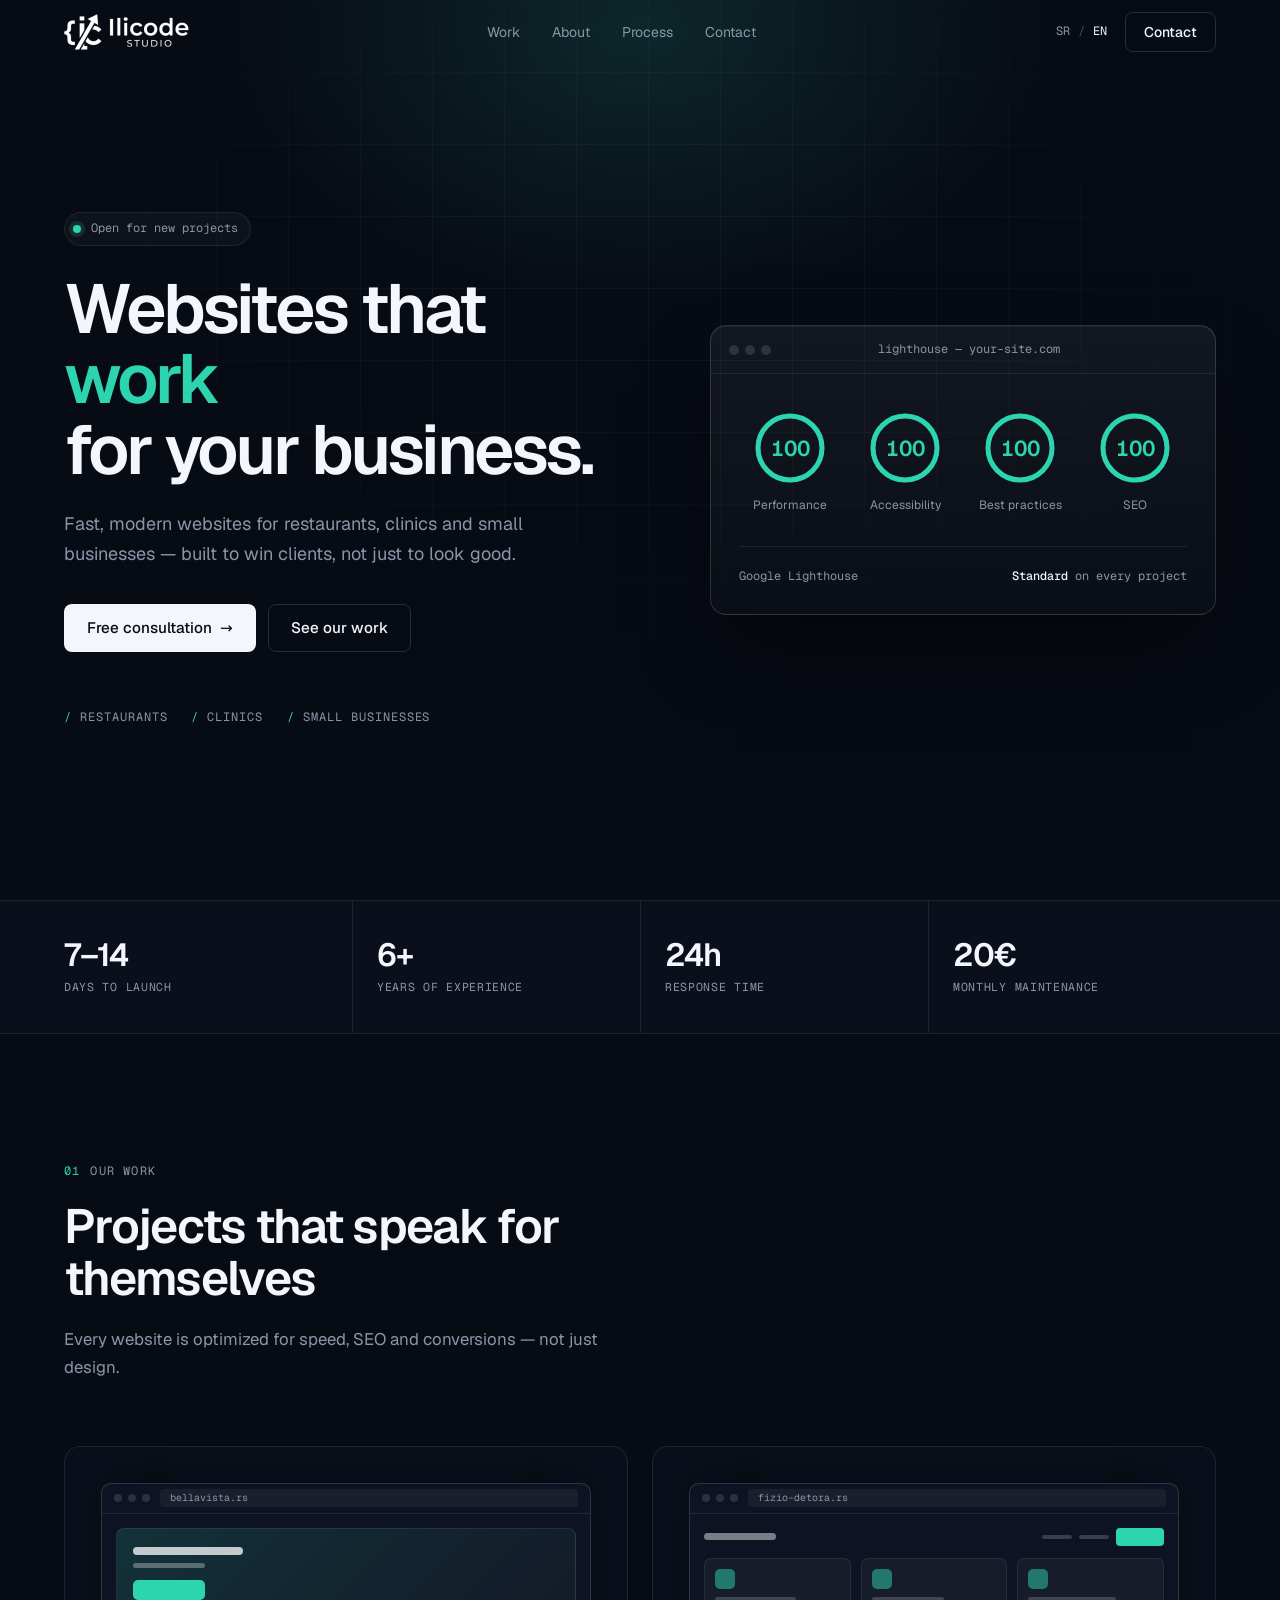
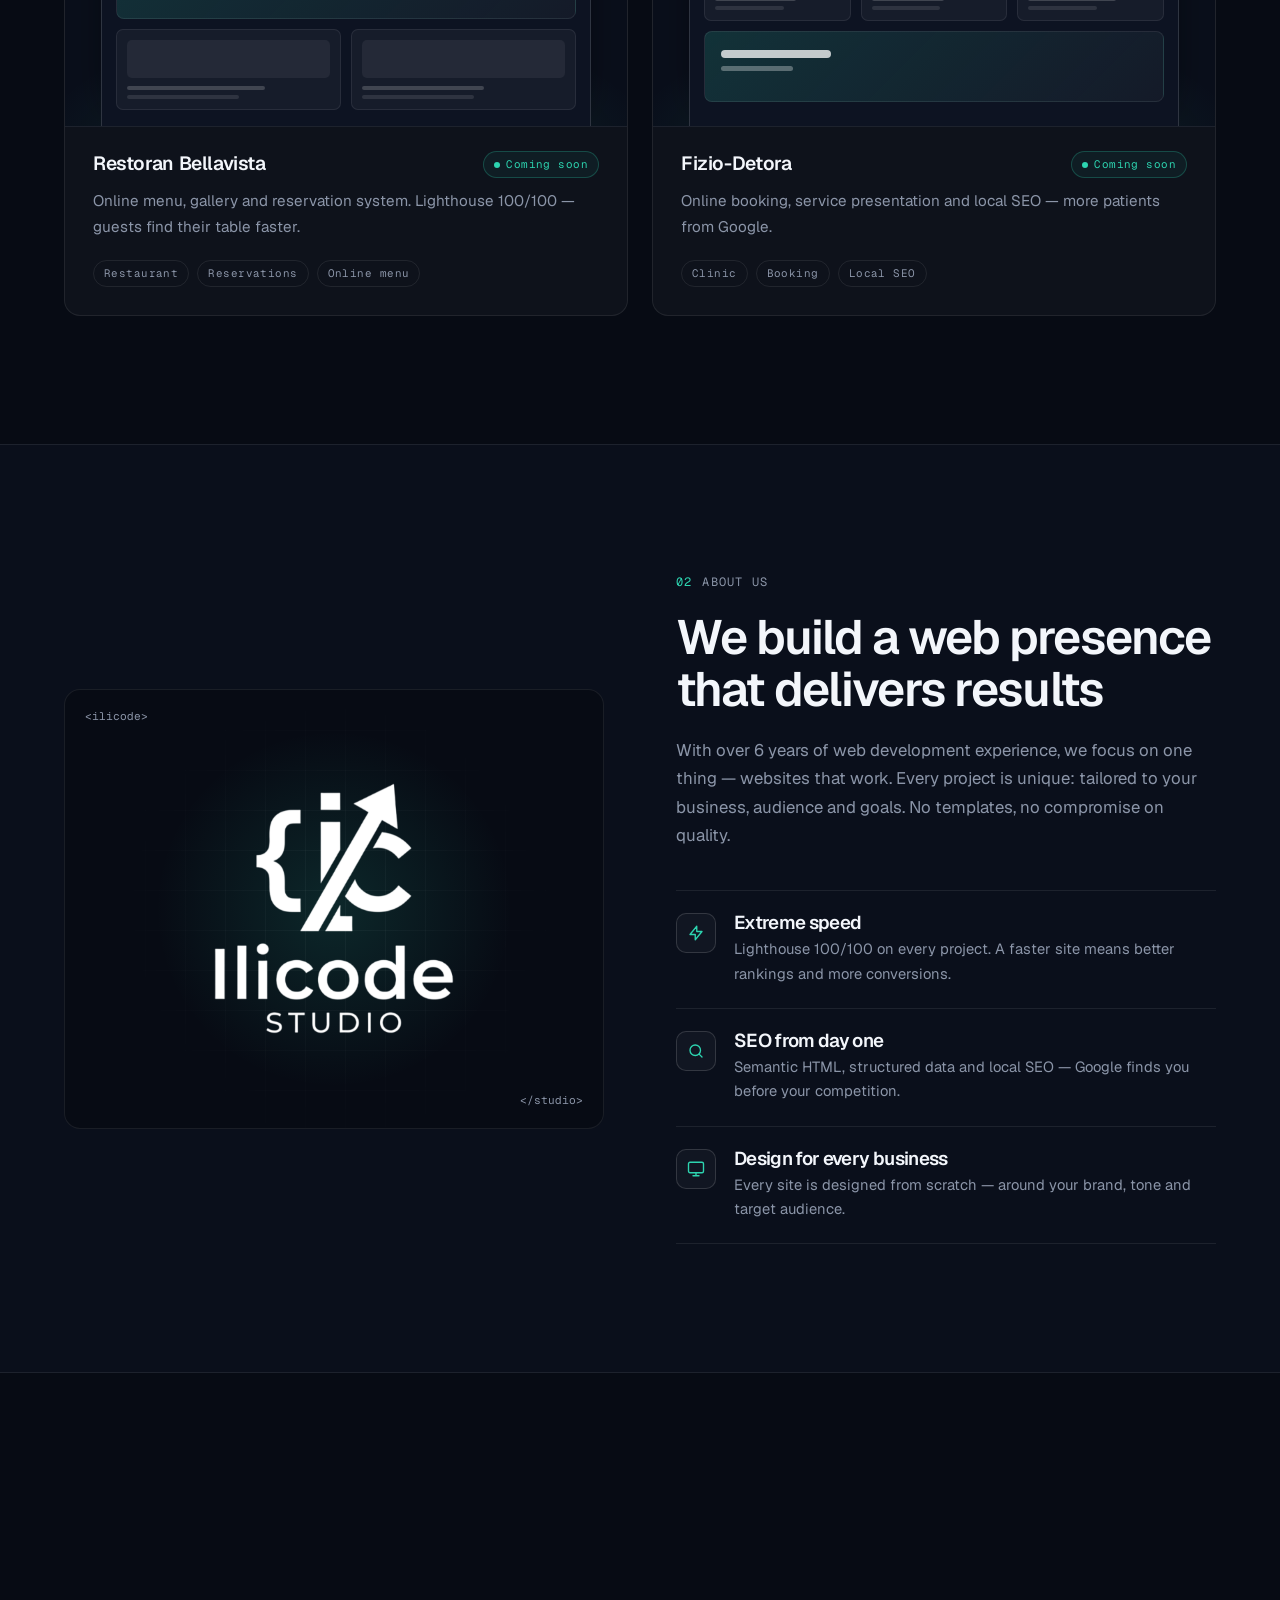
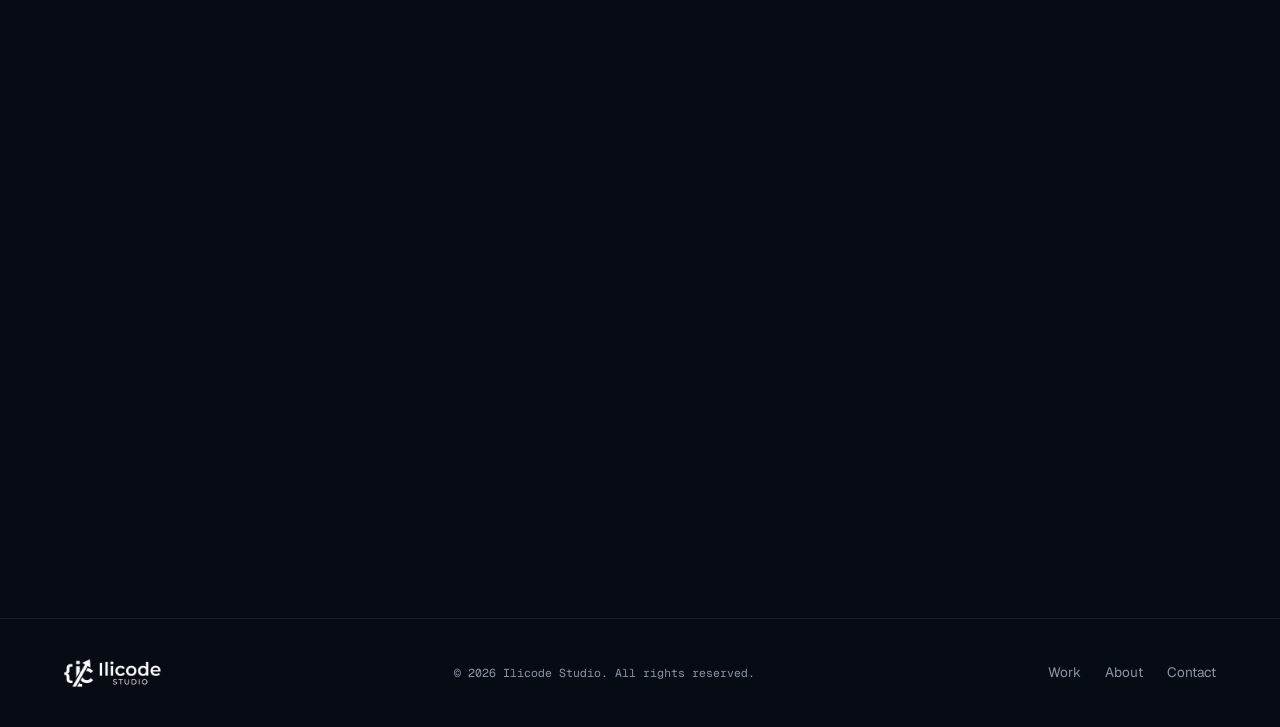
==== en/index.html @ 03a880a8 "design changed" ====
<!doctype html>
<html lang="en" dir="ltr">
  <head>
    <meta charset="UTF-8" />
    <meta name="viewport" content="width=device-width, initial-scale=1.0" />
    <script>
      document.documentElement.classList.add("js");
    </script>

    <!-- SEO -->
    <title>
      Ilicode Studio | Website Design for Restaurants, Clinics and Small
      Businesses
    </title>
    <meta
      name="description"
      content="Ilicode Studio builds fast, modern websites for restaurants, clinics and small businesses. Lighthouse 100/100. Free consultation."
    />
    <meta name="author" content="Ilicode Studio" />
    <meta
      name="robots"
      content="index, follow, max-snippet:-1, max-image-preview:large"
    />
    <link rel="canonical" href="https://ilicode.rs/en/" />
    <link rel="alternate" hreflang="sr" href="https://ilicode.rs/" />
    <link rel="alternate" hreflang="en" href="https://ilicode.rs/en/" />
    <link rel="alternate" hreflang="x-default" href="https://ilicode.rs/" />

    <!-- Open Graph -->
    <meta property="og:type" content="website" />
    <meta property="og:url" content="https://ilicode.rs/en/" />
    <meta
      property="og:title"
      content="Ilicode Studio | Fast, Modern Websites"
    />
    <meta
      property="og:description"
      content="Fast, modern websites for restaurants, clinics and small businesses. Lighthouse 100/100. Free consultation."
    />
    <meta
      property="og:image"
      content="https://ilicode.rs/assets/og-image.png"
    />
    <meta property="og:image:width" content="1200" />
    <meta property="og:image:height" content="630" />
    <meta property="og:locale" content="en_US" />
    <meta property="og:locale:alternate" content="sr_RS" />

    <!-- Twitter -->
    <meta name="twitter:card" content="summary_large_image" />
    <meta
      name="twitter:title"
      content="Ilicode Studio | Fast, Modern Websites"
    />
    <meta
      name="twitter:description"
      content="Fast, modern websites. Lighthouse 100/100. Free consultation."
    />
    <meta
      name="twitter:image"
      content="https://ilicode.rs/assets/og-image.png"
    />

    <!-- Structured Data -->
    <script type="application/ld+json">
      {
        "@context": "https://schema.org",
        "@graph": [
          {
            "@type": "LocalBusiness",
            "name": "Ilicode Studio",
            "url": "https://ilicode.rs/en/",
            "telephone": "+381603139966",
            "email": "kontakt@ilicode.rs",
            "address": {
              "@type": "PostalAddress",
              "addressLocality": "Belgrade",
              "addressCountry": "RS"
            },
            "description": "Web studio specializing in fast, modern websites for restaurants, clinics and small businesses.",
            "priceRange": "€€",
            "areaServed": { "@type": "Country", "name": "Serbia" }
          },
          {
            "@type": "FAQPage",
            "mainEntity": [
              {
                "@type": "Question",
                "name": "How much does a website cost?",
                "acceptedAnswer": {
                  "@type": "Answer",
                  "text": "The price depends on project complexity and features. Contact us for a free estimate."
                }
              },
              {
                "@type": "Question",
                "name": "How long does development take?",
                "acceptedAnswer": {
                  "@type": "Answer",
                  "text": "We deliver a standard site in 7–14 days. More complex projects may take up to 4 weeks."
                }
              },
              {
                "@type": "Question",
                "name": "Do you offer website maintenance?",
                "acceptedAnswer": {
                  "@type": "Answer",
                  "text": "Yes, we offer monthly maintenance and updates from €20 per month."
                }
              }
            ]
          }
        ]
      }
    </script>

    <!-- Fonts (self-hosted) -->
    <link
      rel="preload"
      href="../assets/fonts/geist-latin.woff2"
      as="font"
      type="font/woff2"
      crossorigin
    />

    <!-- Styles -->
    <link rel="stylesheet" href="../css/style.min.css" />

    <!-- Favicon -->
    <link rel="icon" href="../assets/favicon.ico" sizes="any" />
    <link
      rel="icon"
      type="image/png"
      sizes="32x32"
      href="../assets/favicon-32x32.png"
    />
    <link rel="apple-touch-icon" href="../assets/apple-touch-icon.png" />
    <link rel="manifest" href="../assets/site.webmanifest" />
    <meta name="theme-color" content="#070b14" />
  </head>

  <body>
    <header>
      <nav class="nav" id="navbar" aria-label="Main navigation">
        <div class="wrap nav-inner">
          <a href="./" aria-label="Ilicode Studio — home">
            <img
              class="nav-logo"
              src="../assets/ilicode-logo-horizontal-250.webp"
              srcset="
                ../assets/ilicode-logo-horizontal-250.webp 250w,
                ../assets/ilicode-logo-horizontal-375.webp 375w
              "
              sizes="125px"
              alt="Ilicode Studio"
              width="125"
              height="36"
              fetchpriority="high"
              decoding="async"
            />
          </a>
          <ul class="nav-links" id="nav-links">
            <li><a href="#work">Work</a></li>
            <li><a href="#about">About</a></li>
            <li><a href="#process">Process</a></li>
            <li><a href="#contact">Contact</a></li>
          </ul>
          <div class="nav-right">
            <div class="lang" role="group" aria-label="Language / Jezik">
              <a href="../" hreflang="sr" lang="sr-Latn">SR</a>
              <span class="lang-sep" aria-hidden="true">/</span>
              <a href="./" hreflang="en" lang="en" aria-current="page">EN</a>
            </div>
            <a href="#contact" class="btn btn-ghost nav-cta">Contact</a>
            <button
              class="nav-toggle"
              id="nav-toggle"
              type="button"
              aria-controls="nav-links"
              aria-expanded="false"
              aria-label="Menu"
            >
              <span></span><span></span>
            </button>
          </div>
        </div>
      </nav>
    </header>

    <main>
      <!-- ── HERO ── -->
      <section class="hero" aria-labelledby="hero-title">
        <div class="wrap hero-inner">
          <div>
            <p class="kicker rise">
              <span class="kicker-dot" aria-hidden="true"></span>Open for new
              projects
            </p>
            <h1 id="hero-title" class="hero-title rise r2">
              Websites that <span class="accent">work</span> <br />for your
              business.
            </h1>
            <p class="hero-sub rise r3">
              Fast, modern websites for restaurants, clinics and small
              businesses — built to win clients, not just to look good.
            </p>
            <div class="hero-cta rise r4">
              <a href="#contact" class="btn btn-primary btn-lg"
                >Free consultation <span class="arrow">→</span></a
              >
              <a href="#work" class="btn btn-ghost btn-lg">See our work</a>
            </div>
            <ul class="segments rise r5" aria-label="We work with">
              <li>Restaurants</li>
              <li>Clinics</li>
              <li>Small businesses</li>
            </ul>
          </div>

          <div
            class="panel rise r3"
            role="img"
            aria-label="Google Lighthouse: 100 for performance, accessibility, best practices and SEO"
          >
            <div class="panel-bar" aria-hidden="true">
              <div class="dots"><i></i><i></i><i></i></div>
              <span class="panel-url">lighthouse — your-site.com</span>
            </div>
            <div class="panel-body" aria-hidden="true">
              <div class="gauges">
                <div class="gauge-item">
                  <div class="gauge">
                    <svg viewBox="0 0 76 76">
                      <circle class="track" cx="38" cy="38" r="32" />
                      <circle class="fill" cx="38" cy="38" r="32" />
                    </svg>
                    <span class="gauge-num" data-count="100">100</span>
                  </div>
                  <p class="gauge-label">Performance</p>
                </div>
                <div class="gauge-item">
                  <div class="gauge">
                    <svg viewBox="0 0 76 76">
                      <circle class="track" cx="38" cy="38" r="32" />
                      <circle class="fill" cx="38" cy="38" r="32" />
                    </svg>
                    <span class="gauge-num" data-count="100">100</span>
                  </div>
                  <p class="gauge-label">Accessibility</p>
                </div>
                <div class="gauge-item">
                  <div class="gauge">
                    <svg viewBox="0 0 76 76">
                      <circle class="track" cx="38" cy="38" r="32" />
                      <circle class="fill" cx="38" cy="38" r="32" />
                    </svg>
                    <span class="gauge-num" data-count="100">100</span>
                  </div>
                  <p class="gauge-label">Best practices</p>
                </div>
                <div class="gauge-item">
                  <div class="gauge">
                    <svg viewBox="0 0 76 76">
                      <circle class="track" cx="38" cy="38" r="32" />
                      <circle class="fill" cx="38" cy="38" r="32" />
                    </svg>
                    <span class="gauge-num" data-count="100">100</span>
                  </div>
                  <p class="gauge-label">SEO</p>
                </div>
              </div>
              <div class="panel-foot">
                <span>Google Lighthouse</span>
                <span><b>Standard</b> on every project</span>
              </div>
            </div>
          </div>
        </div>
      </section>

      <!-- ── STATS ── -->
      <div class="stats">
        <div class="wrap stats-inner">
          <div class="stat">
            <span class="stat-num">7–14</span>
            <p class="stat-label">Days to launch</p>
          </div>
          <div class="stat">
            <span class="stat-num">6+</span>
            <p class="stat-label">Years of experience</p>
          </div>
          <div class="stat">
            <span class="stat-num">24h</span>
            <p class="stat-label">Response time</p>
          </div>
          <div class="stat">
            <span class="stat-num">20€</span>
            <p class="stat-label">Monthly maintenance</p>
          </div>
        </div>
      </div>

      <!-- ── RAD ── -->
      <section id="work" class="section" aria-labelledby="rad-title">
        <div class="wrap">
          <header class="section-head reveal">
            <p class="eyebrow"><span>01</span> Our work</p>
            <h2 id="rad-title" class="section-title">
              Projects that speak for themselves
            </h2>
            <p class="section-sub">
              Every website is optimized for speed, SEO and conversions — not
              just design.
            </p>
          </header>

          <div class="work-grid">
            <!-- Bellavista -->
            <article class="card reveal">
              <!-- PRODUKCIJA: Zameniti mock sa pravim screenshot-om:
              <img src="../assets/bellavista.webp" alt="Restoran Bellavista website" loading="lazy" width="600" height="280"> -->
              <div class="card-media" aria-hidden="true">
                <div class="mock">
                  <div class="mock-bar">
                    <div class="dots"><i></i><i></i><i></i></div>
                    <span class="mock-url">bellavista.rs</span>
                  </div>
                  <div class="mock-body">
                    <div class="mi-hero">
                      <div class="mi-title"></div>
                      <div class="mi-sub"></div>
                      <div class="mi-btn"></div>
                    </div>
                    <div class="mi-grid-2">
                      <div class="mi-box">
                        <div class="mi-img"></div>
                        <div class="mi-bar" style="width: 68%"></div>
                        <div class="mi-bar mi-bar-sm"></div>
                      </div>
                      <div class="mi-box">
                        <div class="mi-img"></div>
                        <div class="mi-bar" style="width: 60%"></div>
                        <div class="mi-bar mi-bar-sm"></div>
                      </div>
                    </div>
                  </div>
                </div>
              </div>
              <div class="card-info">
                <div class="card-row">
                  <h3 class="card-title">Restoran Bellavista</h3>
                  <span class="tag tag-soon">Coming soon</span>
                </div>
                <p class="card-desc">
                  Online menu, gallery and reservation system. Lighthouse
                  100/100 — guests find their table faster.
                </p>
                <div class="tags">
                  <span class="tag">Restaurant</span>
                  <span class="tag">Reservations</span>
                  <span class="tag">Online menu</span>
                </div>
                <!-- PRODUKCIJA: Dodati link ka sajtu -->
              </div>
            </article>

            <!-- Fizio-Detora -->
            <article class="card reveal">
              <div class="card-media" aria-hidden="true">
                <div class="mock">
                  <div class="mock-bar">
                    <div class="dots"><i></i><i></i><i></i></div>
                    <span class="mock-url">fizio-detora.rs</span>
                  </div>
                  <div class="mock-body">
                    <div class="mi-nav">
                      <div class="mi-logo"></div>
                      <div class="mi-nav-r">
                        <div class="mi-nl"></div>
                        <div class="mi-nl"></div>
                        <div class="mi-nb"></div>
                      </div>
                    </div>
                    <div class="mi-grid-3">
                      <div class="mi-box">
                        <div class="mi-ico"></div>
                        <div class="mi-bar" style="width: 65%"></div>
                        <div class="mi-bar mi-bar-sm"></div>
                      </div>
                      <div class="mi-box">
                        <div class="mi-ico"></div>
                        <div class="mi-bar" style="width: 58%"></div>
                        <div class="mi-bar mi-bar-sm"></div>
                      </div>
                      <div class="mi-box">
                        <div class="mi-ico"></div>
                        <div class="mi-bar" style="width: 70%"></div>
                        <div class="mi-bar mi-bar-sm"></div>
                      </div>
                    </div>
                    <div class="mi-hero">
                      <div class="mi-title"></div>
                      <div class="mi-sub"></div>
                    </div>
                  </div>
                </div>
              </div>
              <div class="card-info">
                <div class="card-row">
                  <h3 class="card-title">Fizio-Detora</h3>
                  <span class="tag tag-soon">Coming soon</span>
                </div>
                <p class="card-desc">
                  Online booking, service presentation and local SEO — more
                  patients from Google.
                </p>
                <div class="tags">
                  <span class="tag">Clinic</span>
                  <span class="tag">Booking</span>
                  <span class="tag">Local SEO</span>
                </div>
              </div>
            </article>
          </div>
        </div>
      </section>

      <!-- ── O NAMA ── -->
      <section
        id="about"
        class="section section-alt"
        aria-labelledby="onama-title"
      >
        <div class="wrap about-grid">
          <div class="about-visual reveal">
            <span class="about-corner about-corner-tl" aria-hidden="true"
              >&lt;ilicode&gt;</span
            >
            <img
              class="about-logo"
              src="../assets/ilicode-logo-vertical-360.webp"
              srcset="
                ../assets/ilicode-logo-vertical-360.webp 360w,
                ../assets/ilicode-logo-vertical.webp     464w
              "
              sizes="(max-width: 900px) 180px, 240px"
              alt="Ilicode Studio"
              width="240"
              height="251"
              loading="lazy"
              decoding="async"
            />
            <span class="about-corner about-corner-br" aria-hidden="true"
              >&lt;/studio&gt;</span
            >
          </div>

          <div class="reveal">
            <p class="eyebrow"><span>02</span> About us</p>
            <h2 id="onama-title" class="section-title">
              We build a web presence that delivers results
            </h2>
            <p class="section-sub">
              With over 6 years of web development experience, we focus on one
              thing — websites that work. Every project is unique: tailored to
              your business, audience and goals. No templates, no compromise on
              quality.
            </p>

            <div class="features">
              <div class="feature">
                <div class="feature-ico">
                  <svg
                    viewBox="0 0 24 24"
                    stroke-width="1.8"
                    stroke-linecap="round"
                    stroke-linejoin="round"
                    aria-hidden="true"
                  >
                    <path d="M13 10V3L4 14h7v7l9-11h-7z" />
                  </svg>
                </div>
                <div>
                  <h3 class="feature-title">Extreme speed</h3>
                  <p class="feature-desc">
                    Lighthouse 100/100 on every project. A faster site means
                    better rankings and more conversions.
                  </p>
                </div>
              </div>
              <div class="feature">
                <div class="feature-ico">
                  <svg
                    viewBox="0 0 24 24"
                    stroke-width="1.8"
                    stroke-linecap="round"
                    stroke-linejoin="round"
                    aria-hidden="true"
                  >
                    <circle cx="11" cy="11" r="7" />
                    <path d="m20 20-3.5-3.5" />
                  </svg>
                </div>
                <div>
                  <h3 class="feature-title">SEO from day one</h3>
                  <p class="feature-desc">
                    Semantic HTML, structured data and local SEO — Google finds
                    you before your competition.
                  </p>
                </div>
              </div>
              <div class="feature">
                <div class="feature-ico">
                  <svg
                    viewBox="0 0 24 24"
                    stroke-width="1.8"
                    stroke-linecap="round"
                    stroke-linejoin="round"
                    aria-hidden="true"
                  >
                    <rect x="2" y="3" width="20" height="14" rx="2" />
                    <path d="M8 21h8M12 17v4" />
                  </svg>
                </div>
                <div>
                  <h3 class="feature-title">Design for every business</h3>
                  <p class="feature-desc">
                    Every site is designed from scratch — around your brand,
                    tone and target audience.
                  </p>
                </div>
              </div>
            </div>
          </div>
        </div>
      </section>

      <!-- ── PROCES ── -->
      <section id="process" class="section" aria-labelledby="proces-title">
        <div class="wrap">
          <header class="section-head reveal">
            <p class="eyebrow"><span>03</span> Our process</p>
            <h2 id="proces-title" class="section-title">
              Three steps to your website
            </h2>
            <p class="section-sub">
              Clear, transparent, no surprises — from idea to live website.
            </p>
          </header>

          <ol class="steps">
            <li class="step reveal">
              <div class="step-head">
                <span class="step-num">01</span><span>Plan</span>
              </div>
              <h3 class="step-title">We discuss your goals</h3>
              <p class="step-desc">
                A free consultation — we learn what your business needs, who
                your clients are and what you want the site to achieve.
              </p>
              <div class="chips">
                <span class="chip">Goals</span>
                <span class="chip">Structure</span>
                <span class="chip">Deadline</span>
              </div>
            </li>
            <li class="step reveal">
              <div class="step-head">
                <span class="step-num">02</span><span>Build</span>
              </div>
              <h3 class="step-title">We build your site</h3>
              <p class="step-desc">
                Clean code, modern design tailored to your business — fast,
                secure, optimized for every device.
              </p>
              <div class="chips">
                <span class="chip">Speed</span>
                <span class="chip">Mobile-first</span>
                <span class="chip">SEO</span>
              </div>
            </li>
            <li class="step reveal">
              <div class="step-head">
                <span class="step-num">03</span
                ><span>Launch &amp; support</span>
              </div>
              <h3 class="step-title">We launch and stay with you</h3>
              <p class="step-desc">
                We deploy the site, set up the domain and offer monthly
                maintenance — every change or update on time.
              </p>
              <div class="chips">
                <span class="chip">Deploy</span>
                <span class="chip">Maintenance</span>
                <span class="chip">Support</span>
              </div>
            </li>
          </ol>
        </div>
      </section>

      <!-- ── FAQ ── -->
      <section class="section section-alt" aria-labelledby="faq-title">
        <div class="wrap-sm">
          <header class="section-head reveal">
            <p class="eyebrow"><span>04</span> FAQ</p>
            <h2 id="faq-title" class="section-title">
              Everything you want to know
            </h2>
          </header>

          <div class="faq reveal">
            <details>
              <summary>
                How much does a website cost?<i
                  class="faq-ico"
                  aria-hidden="true"
                ></i>
              </summary>
              <p class="faq-answer">
                The price depends on project complexity, number of sections and
                features. Contact us for a free estimate — every project is
                unique and we offer solutions tailored to your budget.
              </p>
            </details>
            <details>
              <summary>
                How long does development take?<i
                  class="faq-ico"
                  aria-hidden="true"
                ></i>
              </summary>
              <p class="faq-answer">
                We deliver a standard site in <strong>7–14 days</strong> from
                design approval. More complex projects may take up to 4 weeks.
                Speed partly depends on your availability for feedback and
                materials.
              </p>
            </details>
            <details>
              <summary>
                Do you offer website maintenance?<i
                  class="faq-ico"
                  aria-hidden="true"
                ></i>
              </summary>
              <p class="faq-answer">
                Yes — we offer monthly maintenance and updates for
                <strong>€20/month</strong>. It includes regular content updates,
                performance monitoring and technical support. No surprises, no
                hidden costs.
              </p>
            </details>
            <details>
              <summary>
                What does Lighthouse 100/100 mean for me?<i
                  class="faq-ico"
                  aria-hidden="true"
                ></i>
              </summary>
              <p class="faq-answer">
                Lighthouse 100/100 means your site is as fast, accessible and
                SEO-optimized as possible by Google's standards. The result:
                better search rankings, lower bounce rate and more conversions.
              </p>
            </details>
            <details>
              <summary>
                Do you work outside Serbia?<i
                  class="faq-ico"
                  aria-hidden="true"
                ></i>
              </summary>
              <p class="faq-answer">
                Absolutely. The whole process is remote — video consultations,
                online deliverables, payment by bank transfer or PayPal. We work
                with clients across the region.
              </p>
            </details>
          </div>
        </div>
      </section>

      <!-- ── KONTAKT ── -->
      <section
        id="contact"
        class="section contact"
        aria-labelledby="kontakt-title"
      >
        <div class="wrap contact-grid">
          <div class="reveal">
            <p class="eyebrow"><span>05</span> Contact</p>
            <h2 id="kontakt-title" class="contact-title">
              Let's build your site <span class="accent">together.</span>
            </h2>
            <p class="contact-sub">
              Write or call — we respond within one business day. The first
              consultation is always <strong>free</strong>.
            </p>

            <ul class="clinks" aria-label="Contact options">
              <li>
                <a
                  href="https://wa.me/381603139966?text=Hi%2C%20I%27m%20interested%20in%20a%20new%20website."
                  class="clink"
                  target="_blank"
                  rel="noopener noreferrer"
                >
                  <span class="clink-ico">
                    <svg viewBox="0 0 24 24" aria-hidden="true">
                      <path
                        d="M17.472 14.382c-.297-.149-1.758-.867-2.03-.967-.273-.099-.471-.148-.67.15-.197.297-.767.966-.94 1.164-.173.199-.347.223-.644.075-.297-.15-1.255-.463-2.39-1.475-.883-.788-1.48-1.761-1.653-2.059-.173-.297-.018-.458.13-.606.134-.133.298-.347.446-.52.149-.174.198-.298.298-.497.099-.198.05-.371-.025-.52-.075-.149-.669-1.612-.916-2.207-.242-.579-.487-.5-.669-.51-.173-.008-.371-.01-.57-.01-.198 0-.52.074-.792.372-.272.297-1.04 1.016-1.04 2.479 0 1.462 1.065 2.875 1.213 3.074.149.198 2.096 3.2 5.077 4.487.709.306 1.262.489 1.694.625.712.227 1.36.195 1.871.118.571-.085 1.758-.719 2.006-1.413.248-.694.248-1.289.173-1.413-.074-.124-.272-.198-.57-.347m-5.421 7.403h-.004a9.87 9.87 0 01-5.031-1.378l-.361-.214-3.741.982.998-3.648-.235-.374a9.86 9.86 0 01-1.51-5.26c.001-5.45 4.436-9.884 9.888-9.884 2.64 0 5.122 1.03 6.988 2.898a9.825 9.825 0 012.893 6.994c-.003 5.45-4.437 9.884-9.885 9.884m8.413-18.297A11.815 11.815 0 0012.05 0C5.495 0 .16 5.335.157 11.892c0 2.096.547 4.142 1.588 5.945L.057 24l6.305-1.654a11.882 11.882 0 005.683 1.448h.005c6.554 0 11.89-5.335 11.893-11.893a11.821 11.821 0 00-3.48-8.413z"
                      />
                    </svg>
                  </span>
                  <span>
                    <span class="clink-lbl">WhatsApp</span><br />
                    <span class="clink-val">+381 60 313 9966</span>
                  </span>
                  <span class="clink-arrow" aria-hidden="true">→</span>
                </a>
              </li>
              <li>
                <a href="viber://chat?number=%2B381603139966" class="clink">
                  <span class="clink-ico">
                    <svg viewBox="0 0 24 24" aria-hidden="true">
                      <path
                        d="M11.398.002C9.473.028 5.331.344 3.014 2.467 1.133 4.35.489 7.103.416 10.188c-.073 3.084-.16 8.863 5.422 10.45h.005l-.004 2.399s-.038.981.609 1.179c.795.243 1.261-.51 2.021-1.329.418-.45.994-1.112 1.429-1.614 3.938.331 6.963-.426 7.308-.537.795-.258 5.294-.833 6.032-6.788.76-6.132-.37-10.002-2.993-11.74l-.001-.002c-.764-.516-3.003-1.228-8.846-1.204zm.053 1.8c5.137-.022 7.098.605 7.72 1.024h.001c2.15 1.433 3.058 4.803 2.39 10.092-.626 5.073-4.261 5.416-4.92 5.624-.29.094-3.041.775-6.485.556 0 0-2.573 3.1-3.373 3.903-.128.13-.275.182-.375.158-.145-.034-.184-.202-.182-.446l.024-3.854s-.001-.015-.004-.024c-4.697-1.303-4.619-6.202-4.558-8.89.063-2.689.586-5.01 2.147-6.562C5.34 2.1 8.889 1.82 11.451 1.802zm.04 2.988c-.229 0-.456.186-.456.431 0 .244.227.431.456.431 2.766 0 5.016 2.25 5.016 5.016 0 .229.188.447.432.447.244 0 .44-.218.44-.447 0-3.244-2.645-5.878-5.888-5.878zM8.896 5.833a1.22 1.22 0 00-.309.043C7.83 6.11 6.491 6.87 6.162 7.755c-.33.886-.171 1.974.408 3.314.578 1.34 1.47 2.597 2.589 3.648 1.119 1.051 2.457 1.877 3.847 2.384 1.39.508 2.51.593 3.408.234.899-.359 1.559-1.622 1.822-2.386.088-.256.069-.544-.044-.747-.437-.795-1.69-1.545-2.068-1.722-.379-.177-.73-.028-.938.235l-.554.743c-.232.31-.637.272-.637.272s-2.264-.651-3.351-3.13c0 0-.19-.368.1-.666l.693-.729c.233-.245.282-.61.116-.97-.381-.835-1.048-2.034-1.699-2.228-.11-.033-.226-.146-.359-.159zm2.624.998c-.229 0-.442.199-.442.428 0 .229.213.424.442.424 1.541 0 2.794 1.252 2.794 2.794 0 .228.197.425.426.425.229 0 .426-.197.426-.425 0-2.012-1.635-3.646-3.646-3.646zm.029 1.81c-.222 0-.437.213-.437.435 0 .222.215.413.437.413.538 0 .976.438.976.976 0 .218.192.423.414.423.222 0 .413-.205.413-.423 0-1.002-.8-1.824-1.803-1.824z"
                      />
                    </svg>
                  </span>
                  <span>
                    <span class="clink-lbl">Viber</span><br />
                    <span class="clink-val">+381 60 313 9966</span>
                  </span>
                  <span class="clink-arrow" aria-hidden="true">→</span>
                </a>
              </li>
              <li>
                <a href="mailto:kontakt@ilicode.rs" class="clink">
                  <span class="clink-ico">
                    <svg viewBox="0 0 24 24" aria-hidden="true">
                      <path
                        d="M20 4H4c-1.1 0-2 .9-2 2v12c0 1.1.9 2 2 2h16c1.1 0 2-.9 2-2V6c0-1.1-.9-2-2-2zm0 4l-8 5-8-5V6l8 5 8-5v2z"
                      />
                    </svg>
                  </span>
                  <span>
                    <span class="clink-lbl">Email</span><br />
                    <span class="clink-val">kontakt@ilicode.rs</span>
                  </span>
                  <span class="clink-arrow" aria-hidden="true">→</span>
                </a>
              </li>
            </ul>
          </div>

          <div class="form-card reveal">
            <h3 class="form-title">Send an inquiry</h3>
            <form
              action="https://formspree.io/f/YOUR_ID"
              method="POST"
              accept-charset="UTF-8"
            >
              <input
                type="text"
                name="_gotcha"
                style="display: none"
                tabindex="-1"
                autocomplete="off"
              />
              <input
                type="hidden"
                name="_next"
                value="https://ilicode.rs/hvala"
              />

              <div class="fgrp">
                <label for="name" class="flabel">Your name</label>
                <input
                  type="text"
                  id="name"
                  name="name"
                  class="finput"
                  placeholder="John Smith"
                  required
                  autocomplete="name"
                />
              </div>
              <div class="fgrp">
                <label for="email" class="flabel">Email</label>
                <input
                  type="email"
                  id="email"
                  name="email"
                  class="finput"
                  placeholder="john@company.com"
                  required
                  autocomplete="email"
                />
              </div>
              <div class="fgrp">
                <label for="biznis" class="flabel">Business type</label>
                <input
                  type="text"
                  id="biznis"
                  name="biznis"
                  class="finput"
                  placeholder="Restaurant, Clinic, Salon..."
                />
              </div>
              <div class="fgrp fgrp-last">
                <label for="msg" class="flabel">Message</label>
                <textarea
                  id="msg"
                  name="message"
                  class="finput"
                  rows="4"
                  required
                  placeholder="Describe what you need..."
                ></textarea>
              </div>
              <button type="submit" class="btn btn-primary btn-lg btn-full">
                Send message <span class="arrow">→</span>
              </button>
              <p class="form-note">We reply within 24h on business days.</p>
            </form>
          </div>
        </div>
      </section>
    </main>

    <footer class="footer">
      <div class="wrap footer-inner">
        <img
          class="footer-logo"
          src="../assets/ilicode-logo-horizontal-250.webp"
          srcset="
            ../assets/ilicode-logo-horizontal-250.webp 250w,
            ../assets/ilicode-logo-horizontal-375.webp 375w
          "
          sizes="97px"
          alt="Ilicode Studio"
          width="97"
          height="28"
          loading="lazy"
          decoding="async"
        />
        <p class="footer-copy">
          © <span id="year">2026</span> Ilicode Studio. All rights reserved.
        </p>
        <nav aria-label="Footer navigation">
          <ul class="footer-links">
            <li><a href="#work">Work</a></li>
            <li><a href="#about">About</a></li>
            <li><a href="#contact">Contact</a></li>
          </ul>
        </nav>
      </div>
    </footer>

    <script src="../js/main.js" defer></script>
  </body>
</html>
---- css/style.min.css ----
@keyframes popupIn{to{transform:translate(-50%,-50%) scale(1)}}@keyframes rise{to{opacity:1;transform:none}}@keyframes gaugeFill{to{stroke-dashoffset:0}}@font-face{font-family:"Geist";font-style:normal;font-weight:400 600;font-display:swap;src:url(../assets/fonts/geist-latin-ext.woff2)format("woff2");unicode-range:U+0100-02BA,U+02BD-02C5,U+02C7-02CC,U+02CE-02D7,U+02DD-02FF,U+0304,U+0308,U+0329,U+1D00-1DBF,U+1E00-1E9F,U+1EF2-1EFF,U+2020,U+20A0-20AB,U+20AD-20C0,U+2113,U+2C60-2C7F,U+A720-A7FF}@font-face{font-family:"Geist";font-style:normal;font-weight:400 600;font-display:swap;src:url(../assets/fonts/geist-latin.woff2)format("woff2");unicode-range:U+0000-00FF,U+0131,U+0152-0153,U+02BB-02BC,U+02C6,U+02DA,U+02DC,U+0304,U+0308,U+0329,U+2000-206F,U+20AC,U+2122,U+2191,U+2193,U+2212,U+2215,U+FEFF,U+FFFD}@font-face{font-family:"Geist Mono";font-style:normal;font-weight:400 500;font-display:swap;src:url(../assets/fonts/geist-mono-latin-ext.woff2)format("woff2");unicode-range:U+0100-02BA,U+02BD-02C5,U+02C7-02CC,U+02CE-02D7,U+02DD-02FF,U+0304,U+0308,U+0329,U+1D00-1DBF,U+1E00-1E9F,U+1EF2-1EFF,U+2020,U+20A0-20AB,U+20AD-20C0,U+2113,U+2C60-2C7F,U+A720-A7FF}@font-face{font-family:"Geist Mono";font-style:normal;font-weight:400 500;font-display:swap;src:url(../assets/fonts/geist-mono-latin.woff2)format("woff2");unicode-range:U+0000-00FF,U+0131,U+0152-0153,U+02BB-02BC,U+02C6,U+02DA,U+02DC,U+0304,U+0308,U+0329,U+2000-206F,U+20AC,U+2122,U+2191,U+2193,U+2212,U+2215,U+FEFF,U+FFFD}:root{--bg:#070b14;--bg-2:#0a0f1b;--surface:rgba(255, 255, 255, 0.03);--surface-2:rgba(255, 255, 255, 0.05);--line:rgba(255, 255, 255, 0.08);--line-strong:rgba(255, 255, 255, 0.14);--text:#f3f6fb;--text-soft:#c5ccd8;--muted:#8b95a8;--teal:#2dd4b0;--teal-glow:rgba(45, 212, 176, 0.14);--r:8px;--r-lg:16px;--ease:cubic-bezier(0.2, 0.7, 0.2, 1);--mono:"Geist Mono", ui-monospace, monospace}*,::after,::before{box-sizing:border-box;margin:0;padding:0}html{scroll-behavior:smooth;scroll-padding-top:80px}body{font-family:"Geist",system-ui,sans-serif;background:var(--bg);color:var(--text);line-height:1.6;-webkit-font-smoothing:antialiased;-moz-osx-font-smoothing:grayscale}img{display:block;max-width:100%}a,button{color:inherit}a{text-decoration:none}ol,ul{list-style:none}button{font:inherit}h1,h2,h3{font-weight:600;letter-spacing:-.035em;line-height:1.08}::selection{background:var(--teal);color:var(--bg)}:focus-visible{outline:2px solid var(--teal);outline-offset:3px;border-radius:4px}.wrap,.wrap-sm{max-width:1200px;margin:0 auto;padding:0 24px}.wrap-sm{max-width:800px}.btn{display:inline-flex;align-items:center;justify-content:center;gap:8px;height:40px;padding:0 18px;border:1px solid transparent;border-radius:var(--r);font-size:.875rem;font-weight:500;cursor:pointer;transition:background .2s,border-color .2s,color .2s}.btn-primary{background:var(--text);color:var(--bg)}.btn-primary:hover{background:var(--teal)}.btn-ghost{border-color:var(--line-strong)}.btn-ghost:hover{border-color:rgba(255,255,255,.3);background:var(--surface)}.btn-lg{height:48px;padding:0 22px;font-size:.95rem}.btn-full{width:100%}.btn .arrow{transition:transform .2s}.btn:hover .arrow{transform:translateX(3px)}.nav{position:fixed;inset:0 0 auto;z-index:100;border-bottom:1px solid transparent;transition:background .25s,border-color .25s}.nav.open,.nav.scrolled{background:rgba(7,11,20,.78);backdrop-filter:blur(16px);-webkit-backdrop-filter:blur(16px);border-color:var(--line)}.nav-inner{height:64px;display:flex;align-items:center;justify-content:space-between;gap:20px}.nav-logo{height:36px;width:auto}.nav-links{display:flex;gap:32px;font-size:.875rem;color:var(--muted)}.lang a,.nav-links a{transition:color .2s}.footer-links a:hover,.lang a:hover,.lang a[aria-current],.nav-links a:hover{color:var(--text)}.lang,.nav-right{display:flex;align-items:center;gap:16px}.lang{gap:6px;font-family:var(--mono);font-size:.75rem;color:var(--muted)}.lang a{padding:4px 2px}.lang-sep{opacity:.5}.nav-toggle{display:none;width:40px;height:40px;border:1px solid var(--line-strong);border-radius:var(--r);background:0 0;cursor:pointer;flex-direction:column;align-items:center;justify-content:center}.nav-toggle span{display:block;width:16px;height:1.5px;background:var(--text);transition:transform .25s var(--ease)}.nav-toggle span+span{margin-top:5px}.nav.open .nav-toggle span:first-child{transform:translateY(3.25px) rotate(45deg)}.nav.open .nav-toggle span:last-child{transform:translateY(-3.25px) rotate(-45deg)}@media (max-width:900px){.nav-toggle,.nav.open .nav-links{display:flex}.nav-links,.nav-links a{border-bottom:1px solid var(--line)}.nav-links{display:none;position:absolute;top:64px;left:0;right:0;flex-direction:column;gap:0;padding:8px 24px 20px;background:var(--bg);font-size:1rem}.nav-links a{display:block;padding:12px 0}}@media (max-width:420px){.nav-cta{display:none}}.hero,.hero-inner{position:relative;align-items:center}.hero{overflow:hidden;min-height:100vh;display:flex;padding:128px 0 88px}.hero::after,.hero::before{content:"";position:absolute;pointer-events:none}.hero::before{inset:0;background-image:linear-gradient(var(--line) 1px,transparent 1px),linear-gradient(90deg,var(--line) 1px,transparent 1px);background-size:72px 72px;-webkit-mask-image:radial-gradient(ellipse 70% 60%at 50% 30%,#000 20%,transparent 75%);mask-image:radial-gradient(ellipse 70% 60%at 50% 30%,#000 20%,transparent 75%);opacity:.5}.hero::after{top:-30%;left:50%;width:900px;height:600px;transform:translateX(-50%);background:radial-gradient(ellipse,var(--teal-glow),transparent 65%)}.hero-inner{z-index:1;width:100%;display:grid;grid-template-columns:1.15fr 1fr;gap:64px}.kicker{display:inline-flex;align-items:center;gap:10px;padding:6px 12px 6px 8px;border:1px solid var(--line);border-radius:999px;background:var(--surface);font-family:var(--mono);font-size:.75rem;color:var(--muted);margin-bottom:28px}.kicker-dot{width:8px;height:8px;border-radius:50%;background:var(--teal);box-shadow:0 0 0 4px rgba(45,212,176,.15)}.hero-title{font-size:clamp(2.6rem,5.4vw,4.5rem);line-height:1.02;letter-spacing:-.045em;margin-bottom:24px}.accent,.eyebrow span,summary:hover{color:var(--teal)}.hero-sub{font-size:1.125rem;line-height:1.65;color:var(--muted);max-width:480px;margin-bottom:36px}.hero-cta,.segments{display:flex;flex-wrap:wrap}.hero-cta{gap:12px;margin-bottom:56px}.segments{gap:8px 24px;font-family:var(--mono);font-size:.75rem;letter-spacing:.08em;text-transform:uppercase;color:var(--muted)}.segments li::before{content:"/ ";color:var(--teal)}.panel{border:1px solid var(--line-strong);border-radius:var(--r-lg);background:linear-gradient(180deg,rgba(255,255,255,.05),rgba(255,255,255,.015));box-shadow:0 40px 80px -20px rgba(0,0,0,.6),inset 0 1px 0 rgba(255,255,255,.06);overflow:hidden}.panel-bar{display:flex;align-items:center;gap:12px;padding:14px 18px;border-bottom:1px solid var(--line);font-family:var(--mono);font-size:.75rem;color:var(--muted)}.dots{display:flex;gap:6px}.dots i{width:10px;height:10px;border-radius:50%;background:rgba(255,255,255,.12)}.panel-url{flex:1;text-align:center;padding-right:42px}.panel-body{padding:36px 28px 28px}.gauges{display:grid;grid-template-columns:repeat(4,1fr);gap:12px;text-align:center}.gauge{position:relative;contain:layout paint;width:76px;height:76px;margin:0 auto 12px}.gauge svg{width:100%;height:100%;transform:rotate(-90deg)}.gauge circle{fill:none;stroke-width:5}.gauge .track{stroke:rgba(45,212,176,.12)}.gauge .fill{stroke:var(--teal);stroke-linecap:round;stroke-dasharray:201;stroke-dashoffset:0}.gauge-num{position:absolute;inset:0;display:grid;place-items:center;font-size:1.35rem;font-weight:600;color:var(--teal);font-variant-numeric:tabular-nums}.gauge-label,.panel-foot{font-size:.75rem;color:var(--muted)}.gauge-label{line-height:1.3}.panel-foot{display:flex;justify-content:space-between;gap:12px;margin-top:32px;padding-top:20px;border-top:1px solid var(--line);font-family:var(--mono)}.faq-answer strong,.panel-foot b{color:var(--text);font-weight:500}@media (max-width:900px){.hero-inner{grid-template-columns:1fr;gap:48px}}@media (max-width:520px){.hero-title br{display:none}.gauges{grid-template-columns:repeat(2,1fr);row-gap:24px}.panel-foot{flex-direction:column}}.stats{border-top:1px solid var(--line);border-bottom:1px solid var(--line);background:var(--bg-2)}.stats-inner{display:grid;grid-template-columns:repeat(4,1fr)}.stat{padding:36px 24px;border-left:1px solid var(--line)}.stat:first-child{border-left:0;padding-left:0}.stat-num{display:block;font-size:2rem;font-weight:600;letter-spacing:-.04em;line-height:1.1}.stat-label{margin-top:6px;font-family:var(--mono);font-size:.72rem;letter-spacing:.06em;text-transform:uppercase;color:var(--muted)}@media (max-width:760px){.stats-inner{grid-template-columns:1fr 1fr}.stat{padding:28px 0 28px 20px}.stat:nth-child(odd){border-left:0;padding-left:0}.stat:nth-child(n+3){border-top:1px solid var(--line)}}.section{padding:128px 0;content-visibility:auto;contain-intrinsic-size:auto 900px}.cv-off .section{content-visibility:visible}.section-alt{background:var(--bg-2);border-top:1px solid var(--line);border-bottom:1px solid var(--line)}.section-head{max-width:640px;margin-bottom:64px}.eyebrow{display:flex;align-items:center;gap:10px;font-family:var(--mono);font-size:.75rem;letter-spacing:.1em;text-transform:uppercase;color:var(--muted);margin-bottom:20px}.section-title{font-size:clamp(2rem,4vw,3rem);margin-bottom:20px}.section-sub{font-size:1.05rem;line-height:1.7;color:var(--muted);max-width:540px}@media (max-width:768px){.section{padding:88px 0}.section-head{margin-bottom:48px}}.work-grid{display:grid;grid-template-columns:repeat(2,1fr);gap:24px}@media (max-width:860px){.work-grid{grid-template-columns:1fr}}.card{border:1px solid var(--line);border-radius:var(--r-lg);background:var(--surface);overflow:hidden;transition:border-color .3s}.card:hover{border-color:var(--line-strong)}.card-media{position:relative;height:280px;padding:36px 36px 0;background:radial-gradient(ellipse 80% 70%at 50% 110%,var(--teal-glow),transparent 70%),var(--bg-2);border-bottom:1px solid var(--line);overflow:hidden}.mock{height:100%;border:1px solid var(--line-strong);border-bottom:0;border-radius:10px 10px 0 0;background:#0d1322;box-shadow:0-10px 40px -10px rgba(0,0,0,.5);transition:transform .5s var(--ease)}.card:hover .mock{transform:translateY(-6px)}.mock-bar,.mock-url{display:flex;align-items:center}.mock-bar{height:30px;gap:10px;padding:0 12px;border-bottom:1px solid var(--line)}.mock-bar .dots i{width:8px;height:8px}.mock-url{flex:1;height:18px;padding:0 10px;border-radius:4px;background:rgba(255,255,255,.05);font-family:var(--mono);font-size:10px;color:var(--muted)}.mock-body{padding:14px}.mi-hero{border-radius:8px;padding:18px 16px;margin-bottom:10px;background:linear-gradient(135deg,rgba(45,212,176,.16),rgba(255,255,255,.03));border:1px solid var(--line)}.mi-grid-2,.mi-grid-3{display:grid;gap:10px}.mi-grid-2{grid-template-columns:1fr 1fr}.mi-grid-3{grid-template-columns:repeat(3,1fr);margin-bottom:10px}.mi-box{border-radius:7px;padding:10px;background:rgba(255,255,255,.04);border:1px solid var(--line)}.mi-ico,.mi-img{border-radius:5px;margin-bottom:8px}.mi-img{height:38px;background:rgba(255,255,255,.06)}.mi-ico{width:20px;height:20px;background:rgba(45,212,176,.5)}.mi-bar{height:4px;border-radius:3px;margin-bottom:5px;background:rgba(255,255,255,.18)}.mi-bar-sm{width:55%;margin-bottom:0;background:rgba(255,255,255,.1)}.mi-title{width:110px;height:8px;border-radius:4px;margin-bottom:8px;background:rgba(255,255,255,.75)}.mi-sub{width:72px;height:5px;border-radius:4px;margin-bottom:12px;background:rgba(255,255,255,.3)}.mi-btn{width:72px;height:20px;border-radius:5px;background:var(--teal)}.mi-nav{display:flex;justify-content:space-between;align-items:center;margin-bottom:12px}.mi-logo{width:72px;height:7px;border-radius:4px;background:rgba(255,255,255,.45)}.mi-nav-r{display:flex;gap:7px;align-items:center}.mi-nl{width:30px;height:4px;border-radius:3px;background:rgba(255,255,255,.18)}.mi-nb,.tag-soon::before{width:48px;height:18px;border-radius:4px;background:var(--teal)}.card-info{padding:24px 28px 28px}.card-row{display:flex;align-items:center;justify-content:space-between;gap:16px;margin-bottom:10px}.card-title{font-size:1.2rem;letter-spacing:-.02em}.card-desc{font-size:.95rem;line-height:1.7;color:var(--muted)}.tags{display:flex;flex-wrap:wrap;gap:8px;margin-top:20px}.tag,summary{align-items:center}.tag{display:inline-flex;gap:6px;padding:4px 10px;border:1px solid var(--line);border-radius:999px;font-family:var(--mono);font-size:.68rem;letter-spacing:.04em;color:var(--muted);white-space:nowrap}.tag-soon{color:var(--teal);border-color:rgba(45,212,176,.25);background:rgba(45,212,176,.06)}.tag-soon::before{content:"";width:6px;height:6px;border-radius:50%}.about-grid{display:grid;grid-template-columns:1fr 1fr;gap:72px;align-items:center}@media (max-width:900px){.about-grid{grid-template-columns:1fr;gap:48px}}.about-visual{position:relative;display:grid;place-items:center;min-height:440px;padding:48px;border:1px solid var(--line);border-radius:var(--r-lg);background:var(--bg);overflow:hidden}.about-visual::before{content:"";position:absolute;inset:0;background-image:linear-gradient(var(--line) 1px,transparent 1px),linear-gradient(90deg,var(--line) 1px,transparent 1px);background-size:40px 40px;-webkit-mask-image:radial-gradient(circle at 50% 50%,#000,transparent 70%);mask-image:radial-gradient(circle at 50% 50%,#000,transparent 70%);opacity:.6}.about-visual::after,.step::before{content:"";position:absolute;border-radius:50%}.about-visual::after{width:360px;height:360px;background:radial-gradient(circle,var(--teal-glow),transparent 70%)}.about-logo{position:relative;z-index:1;width:240px;height:auto}.about-corner{position:absolute;z-index:1;font-family:var(--mono);font-size:.7rem;color:var(--muted)}.about-corner-tl{top:18px;left:20px}.about-corner-br{bottom:18px;right:20px}@media (max-width:900px){.about-visual{min-height:300px}.about-logo{width:180px}}.features{margin-top:40px;border-top:1px solid var(--line)}.feature{display:grid;grid-template-columns:40px 1fr;gap:18px;padding:22px 0;border-bottom:1px solid var(--line)}.feature-ico{width:40px;height:40px;display:grid;place-items:center;border:1px solid var(--line-strong);border-radius:10px;background:var(--surface)}.feature-ico svg{width:18px;height:18px;fill:none;stroke:var(--teal)}.feature-title{font-weight:600;margin-bottom:4px}.feature-desc{font-size:.92rem;line-height:1.65;color:var(--muted)}.steps{display:grid;grid-template-columns:repeat(3,1fr);border-top:1px solid var(--line-strong)}.step{position:relative;padding:40px 40px 0 0}.step::before{top:-5px;left:0;width:9px;height:9px;background:var(--bg);border:1.5px solid var(--teal)}.step-head{display:flex;align-items:baseline;gap:14px;margin-bottom:20px;font-family:var(--mono);font-size:.75rem;letter-spacing:.08em;text-transform:uppercase;color:var(--muted)}.step-num{font-size:.85rem;color:var(--teal)}.step-title{font-size:1.35rem;letter-spacing:-.025em;margin-bottom:12px}.step-desc{font-size:.95rem;line-height:1.7;color:var(--muted);margin-bottom:24px}.chips{display:flex;flex-wrap:wrap;gap:8px}.chip{padding:4px 10px;border:1px solid var(--line);border-radius:6px;background:var(--surface);font-family:var(--mono);font-size:.7rem;color:var(--text-soft)}@media (max-width:860px){.steps{grid-template-columns:1fr;border-top:0;border-left:1px solid var(--line-strong);margin-left:4px}.step{padding:0 0 48px 32px}.step:last-child{padding-bottom:0}.step::before{top:2px;left:-5px}}.faq{border-top:1px solid var(--line)}details{border-bottom:1px solid var(--line)}summary{display:flex;justify-content:space-between;gap:16px;padding:24px 0;font-size:1.05rem;font-weight:500;list-style:none;cursor:pointer;transition:color .2s}summary::-webkit-details-marker{display:none}.faq-ico{position:relative;flex-shrink:0;width:28px;height:28px;border:1px solid var(--line-strong);border-radius:50%;transition:transform .3s var(--ease)}.faq-ico::after,.faq-ico::before{content:"";position:absolute;top:50%;left:50%;width:10px;height:1.5px;background:var(--text);transform:translate(-50%,-50%)}.faq-ico::after{transform:translate(-50%,-50%) rotate(90deg)}details[open] .faq-ico{transform:rotate(45deg);border-color:var(--teal)}.faq-answer{max-width:660px;padding:0 0 24px;font-size:.95rem;line-height:1.75;color:var(--muted)}.contact{position:relative;overflow:hidden}.contact::before{content:"";position:absolute;bottom:-40%;left:-10%;width:800px;height:600px;background:radial-gradient(ellipse,var(--teal-glow),transparent 65%);pointer-events:none}.contact-grid{position:relative;display:grid;grid-template-columns:1fr 1fr;gap:72px;align-items:start}@media (max-width:900px){.contact-grid{grid-template-columns:1fr;gap:48px}}.contact-title{font-size:clamp(2.2rem,4.6vw,3.6rem);letter-spacing:-.045em;line-height:1.02;margin-bottom:20px}.contact-sub{max-width:440px;margin-bottom:40px;font-size:1.05rem;line-height:1.7;color:var(--muted)}.contact-sub strong{color:var(--teal);font-weight:500}.clinks{display:flex;flex-direction:column;gap:10px}.clink,.clink-ico{border:1px solid var(--line)}.clink{display:flex;align-items:center;gap:16px;padding:16px 20px;border-radius:12px;background:var(--surface);transition:border-color .2s,background .2s}.clink:hover{border-color:rgba(45,212,176,.35);background:var(--surface-2)}.clink-ico{flex-shrink:0;width:38px;height:38px;display:grid;place-items:center;border-radius:10px}.clink-ico svg{width:18px;height:18px;fill:var(--teal)}.clink-lbl{font-family:var(--mono);font-size:.7rem;letter-spacing:.06em;text-transform:uppercase;color:var(--muted)}.clink-val{font-weight:500}.clink-arrow{margin-left:auto;color:var(--muted);transition:transform .2s,color .2s}.clink:hover .clink-arrow{color:var(--teal);transform:translateX(3px)}.form-card{padding:36px;border:1px solid var(--line-strong);border-radius:var(--r-lg);background:linear-gradient(180deg,rgba(255,255,255,.05),rgba(255,255,255,.015));box-shadow:0 40px 80px -30px rgba(0,0,0,.6)}@media (max-width:520px){.form-card{padding:24px 20px}}.form-title{font-size:1.25rem;letter-spacing:-.02em;margin-bottom:28px}.fgrp{margin-bottom:18px}.fgrp-last{margin-bottom:24px}.flabel{display:block;margin-bottom:8px;font-size:.85rem;font-weight:500;color:var(--text-soft)}.finput{width:100%;padding:12px 14px;border:1px solid var(--line-strong);border-radius:var(--r);background:rgba(255,255,255,.03);color:var(--text);font:inherit;font-size:.95rem;outline:0;-webkit-appearance:none;appearance:none;transition:border-color .2s,box-shadow .2s}.finput::placeholder{color:#5f6a7e}.finput:focus{border-color:var(--teal);box-shadow:0 0 0 3px rgba(45,212,176,.15)}textarea.finput{min-height:120px;resize:vertical}.form-note{margin-top:14px;text-align:center;font-family:var(--mono);font-size:.72rem;color:var(--muted)}.footer{border-top:1px solid var(--line);padding:40px 0}.footer-inner{display:flex;flex-direction:column;align-items:center;gap:20px;text-align:center}@media (min-width:760px){.footer-inner{flex-direction:row;justify-content:space-between;text-align:left}}.footer-logo{height:28px;width:auto}.footer-copy{font-family:var(--mono);font-size:.72rem;color:var(--muted)}.footer-links{display:flex;gap:24px;font-size:.85rem;color:var(--muted)}#success-popup{position:fixed;inset:0;z-index:200}.popup-overlay{position:absolute;inset:0;background:rgba(3,6,12,.75);backdrop-filter:blur(6px);-webkit-backdrop-filter:blur(6px)}.popup-card{position:absolute;z-index:1;top:50%;left:50%;width:calc(100% - 48px);max-width:400px;padding:48px 40px;transform:translate(-50%,-50%) scale(.96);border:1px solid var(--line-strong);border-radius:var(--r-lg);background:#0d1322;text-align:center;animation:popupIn .3s var(--ease) forwards}.popup-icon{width:56px;height:56px;display:grid;place-items:center;margin:0 auto 24px;border-radius:50%;background:rgba(45,212,176,.12);border:1px solid rgba(45,212,176,.35)}.popup-icon svg{width:26px;height:26px;fill:none;stroke:var(--teal)}.popup-title{font-size:1.5rem;margin-bottom:12px}.popup-text{margin-bottom:32px;line-height:1.7;color:var(--muted)}@media (prefers-reduced-motion:no-preference){.rise{opacity:0;transform:translateY(16px);animation:rise .7s var(--ease) forwards}.r2{animation-delay:.08s}.r3{animation-delay:.16s}.r4{animation-delay:.24s}.r5{animation-delay:.32s}.js .gauge .fill{stroke-dashoffset:201}.js .panel.run .gauge .fill{animation:gaugeFill 1.6s var(--ease) forwards}.js .panel.run .gauge-item:nth-child(2) .fill{animation-delay:.15s}.js .panel.run .gauge-item:nth-child(3) .fill{animation-delay:.3s}.js .panel.run .gauge-item:nth-child(4) .fill{animation-delay:.45s}.js .reveal{opacity:0;transform:translateY(20px);transition:opacity .8s var(--ease),transform .8s var(--ease)}.js .reveal.in{opacity:1;transform:none}}
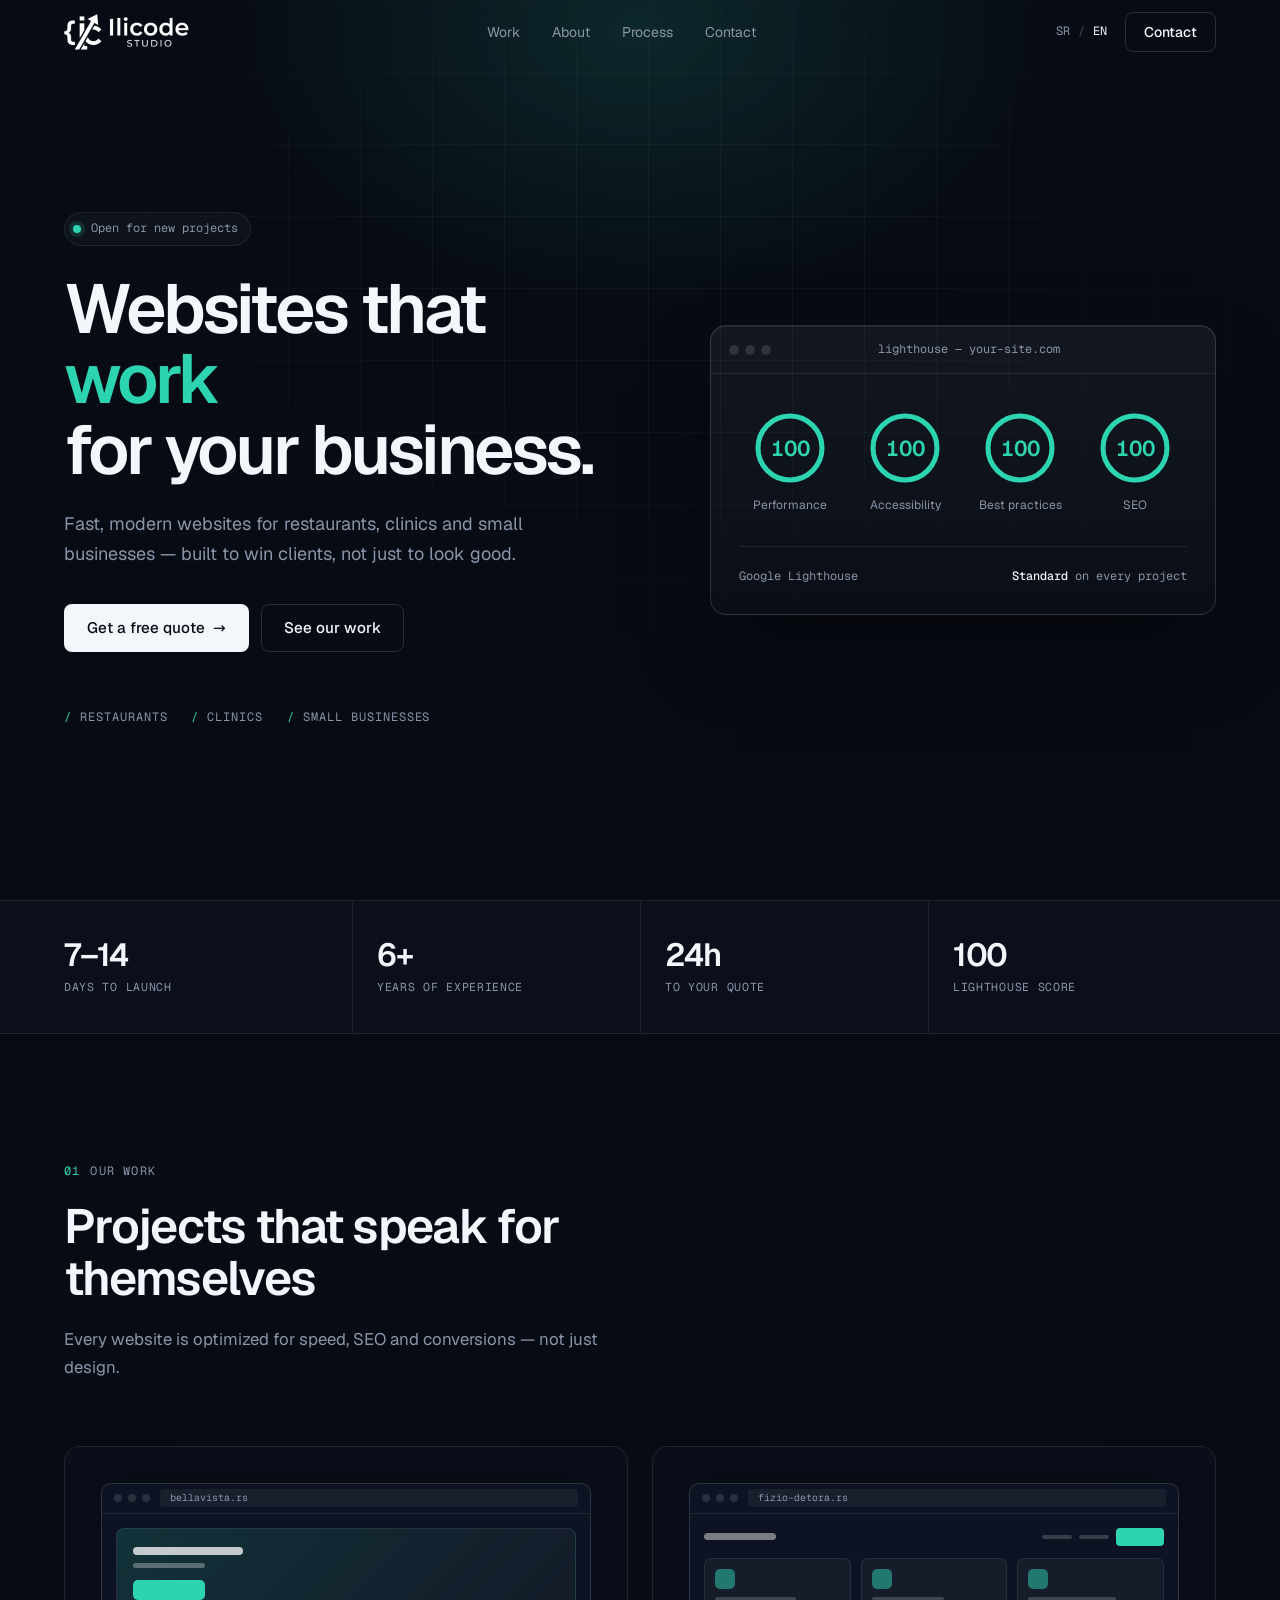
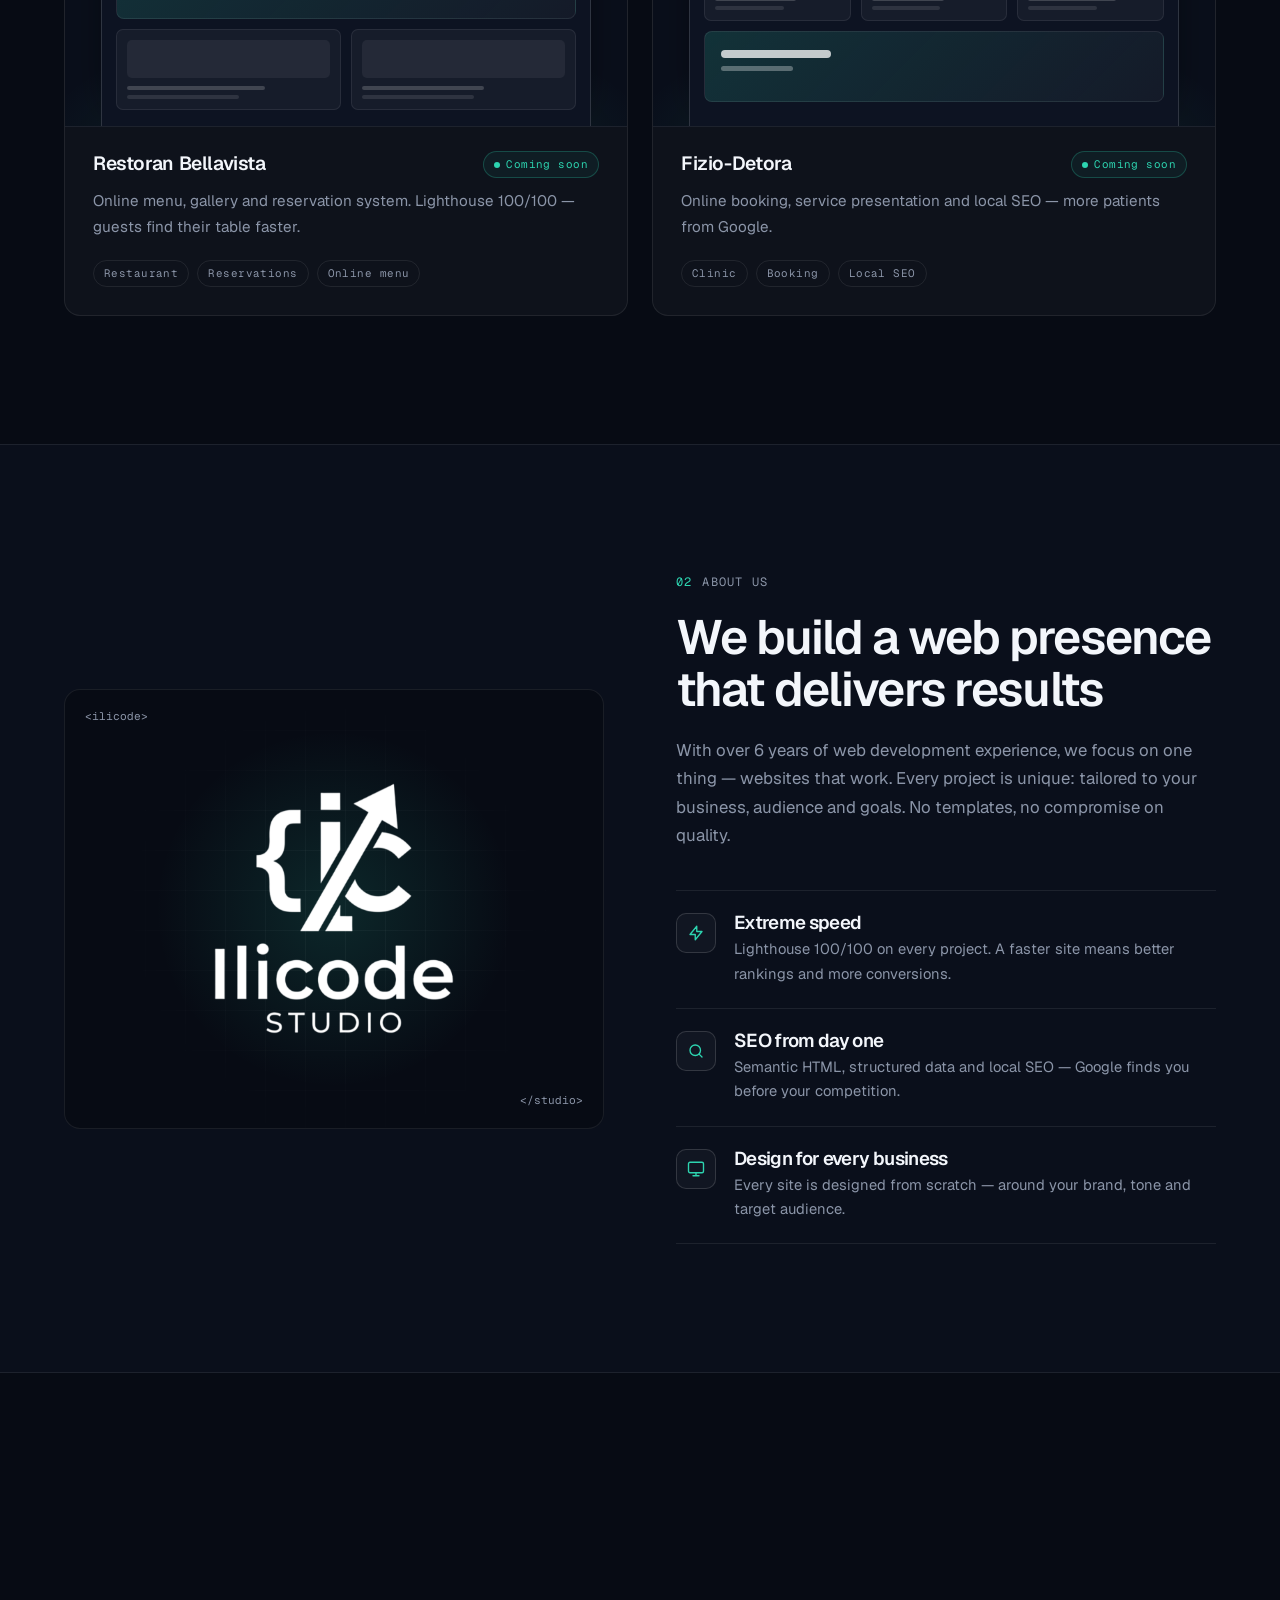
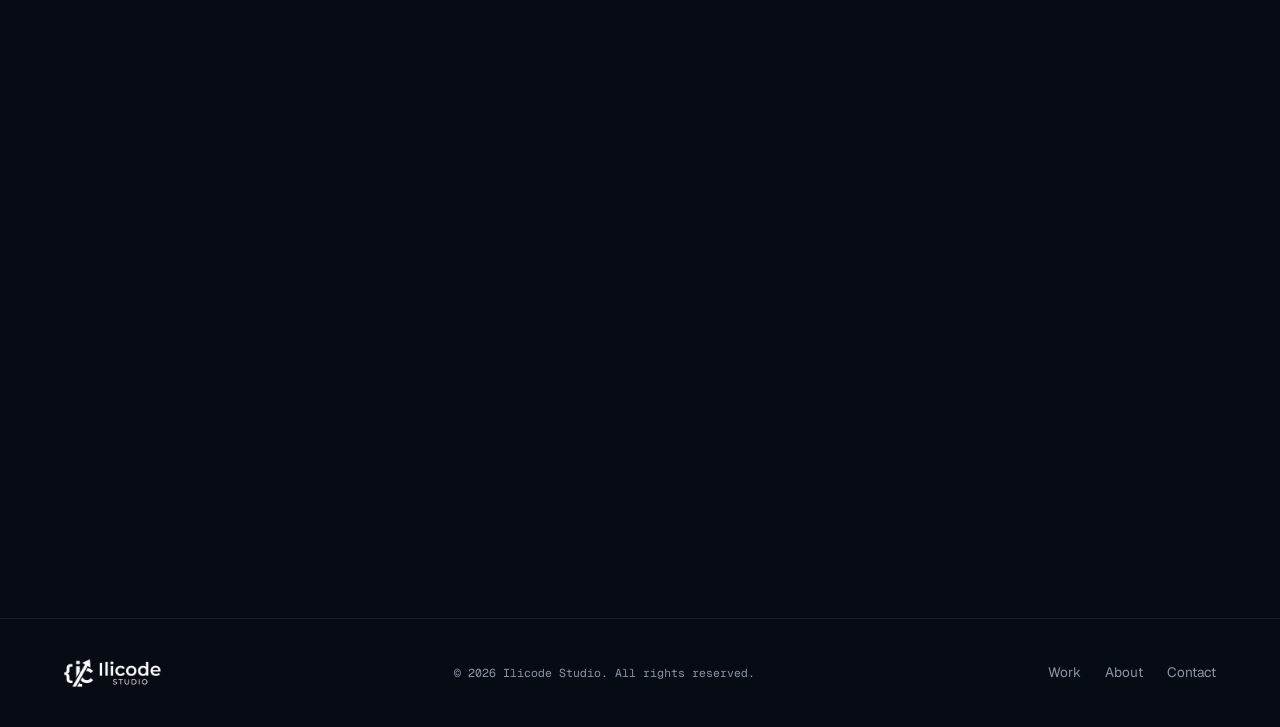
==== commit f7c33c3c: "text update" ====
--- a/en/index.html
+++ b/en/index.html
@@ -14,7 +14,7 @@
     </title>
     <meta
       name="description"
-      content="Ilicode Studio builds fast, modern websites for restaurants, clinics and small businesses. Lighthouse 100/100. Free consultation."
+      content="Ilicode Studio builds fast, modern websites for restaurants, clinics and small businesses. Lighthouse 100/100. Free quote within 24h."
     />
     <meta name="author" content="Ilicode Studio" />
     <meta
@@ -35,7 +35,7 @@
     />
     <meta
       property="og:description"
-      content="Fast, modern websites for restaurants, clinics and small businesses. Lighthouse 100/100. Free consultation."
+      content="Fast, modern websites for restaurants, clinics and small businesses. Lighthouse 100/100. Free quote within 24h."
     />
     <meta
       property="og:image"
@@ -54,7 +54,7 @@
     />
     <meta
       name="twitter:description"
-      content="Fast, modern websites. Lighthouse 100/100. Free consultation."
+      content="Fast, modern websites. Lighthouse 100/100. Free quote within 24h."
     />
     <meta
       name="twitter:image"
@@ -89,7 +89,7 @@
                 "name": "How much does a website cost?",
                 "acceptedAnswer": {
                   "@type": "Answer",
-                  "text": "The price depends on project complexity and features. Contact us for a free estimate."
+                  "text": "The price depends on what you need — the number of pages and features such as reservations, an online menu or multiple languages. Send us a short description and within 24h you get a free quote tailored to your project."
                 }
               },
               {
@@ -105,7 +105,7 @@
                 "name": "Do you offer website maintenance?",
                 "acceptedAnswer": {
                   "@type": "Answer",
-                  "text": "Yes, we offer monthly maintenance and updates from €20 per month."
+                  "text": "Yes, we offer monthly maintenance: content updates, performance monitoring and technical support. The terms come together with your quote."
                 }
               }
             ]
@@ -206,7 +206,7 @@
             </p>
             <div class="hero-cta rise r4">
               <a href="#contact" class="btn btn-primary btn-lg"
-                >Free consultation <span class="arrow">→</span></a
+                >Get a free quote <span class="arrow">→</span></a
               >
               <a href="#work" class="btn btn-ghost btn-lg">See our work</a>
             </div>
@@ -291,11 +291,11 @@
           </div>
           <div class="stat">
             <span class="stat-num">24h</span>
-            <p class="stat-label">Response time</p>
+            <p class="stat-label">To your quote</p>
           </div>
           <div class="stat">
-            <span class="stat-num">20€</span>
-            <p class="stat-label">Monthly maintenance</p>
+            <span class="stat-num">100</span>
+            <p class="stat-label">Lighthouse score</p>
           </div>
         </div>
       </div>
@@ -618,9 +618,11 @@
                 ></i>
               </summary>
               <p class="faq-answer">
-                The price depends on project complexity, number of sections and
-                features. Contact us for a free estimate — every project is
-                unique and we offer solutions tailored to your budget.
+                Every website is different, so the price depends on what you
+                need — the number of pages and features such as reservations, an
+                online menu or multiple languages. Send us a short description
+                and within <strong>24h</strong> you get a quote tailored to your
+                project, free and with no obligation.
               </p>
             </details>
             <details>
@@ -645,10 +647,10 @@
                 ></i>
               </summary>
               <p class="faq-answer">
-                Yes — we offer monthly maintenance and updates for
-                <strong>€20/month</strong>. It includes regular content updates,
-                performance monitoring and technical support. No surprises, no
-                hidden costs.
+                Yes — we offer monthly maintenance that includes regular content
+                updates, performance monitoring and technical support. The
+                maintenance terms come together with your quote, clearly and
+                with no hidden costs.
               </p>
             </details>
             <details>
@@ -694,8 +696,9 @@
               Let's build your site <span class="accent">together.</span>
             </h2>
             <p class="contact-sub">
-              Write or call — we respond within one business day. The first
-              consultation is always <strong>free</strong>.
+              Tell us briefly what you need — within 24h you get a quote
+              tailored to your project.
+              <strong>Free and with no obligation.</strong>
             </p>
 
             <ul class="clinks" aria-label="Contact options">
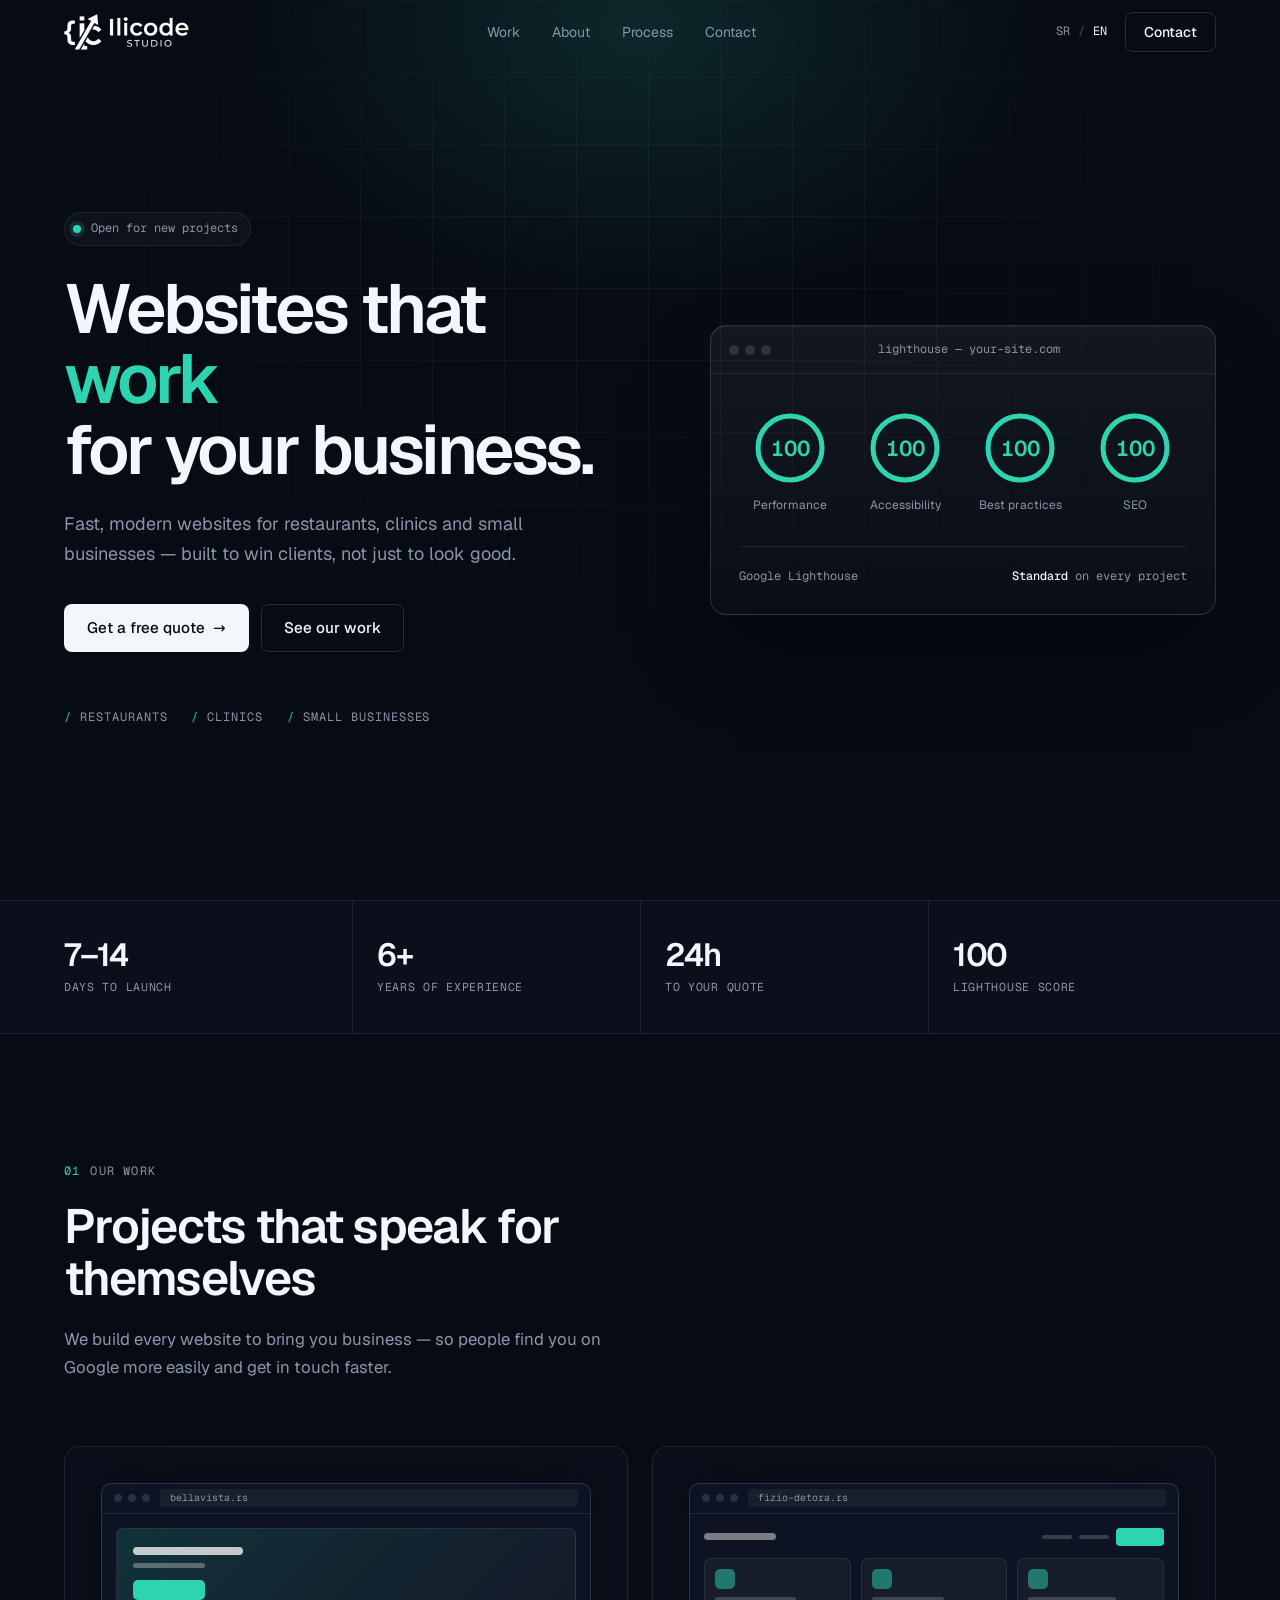
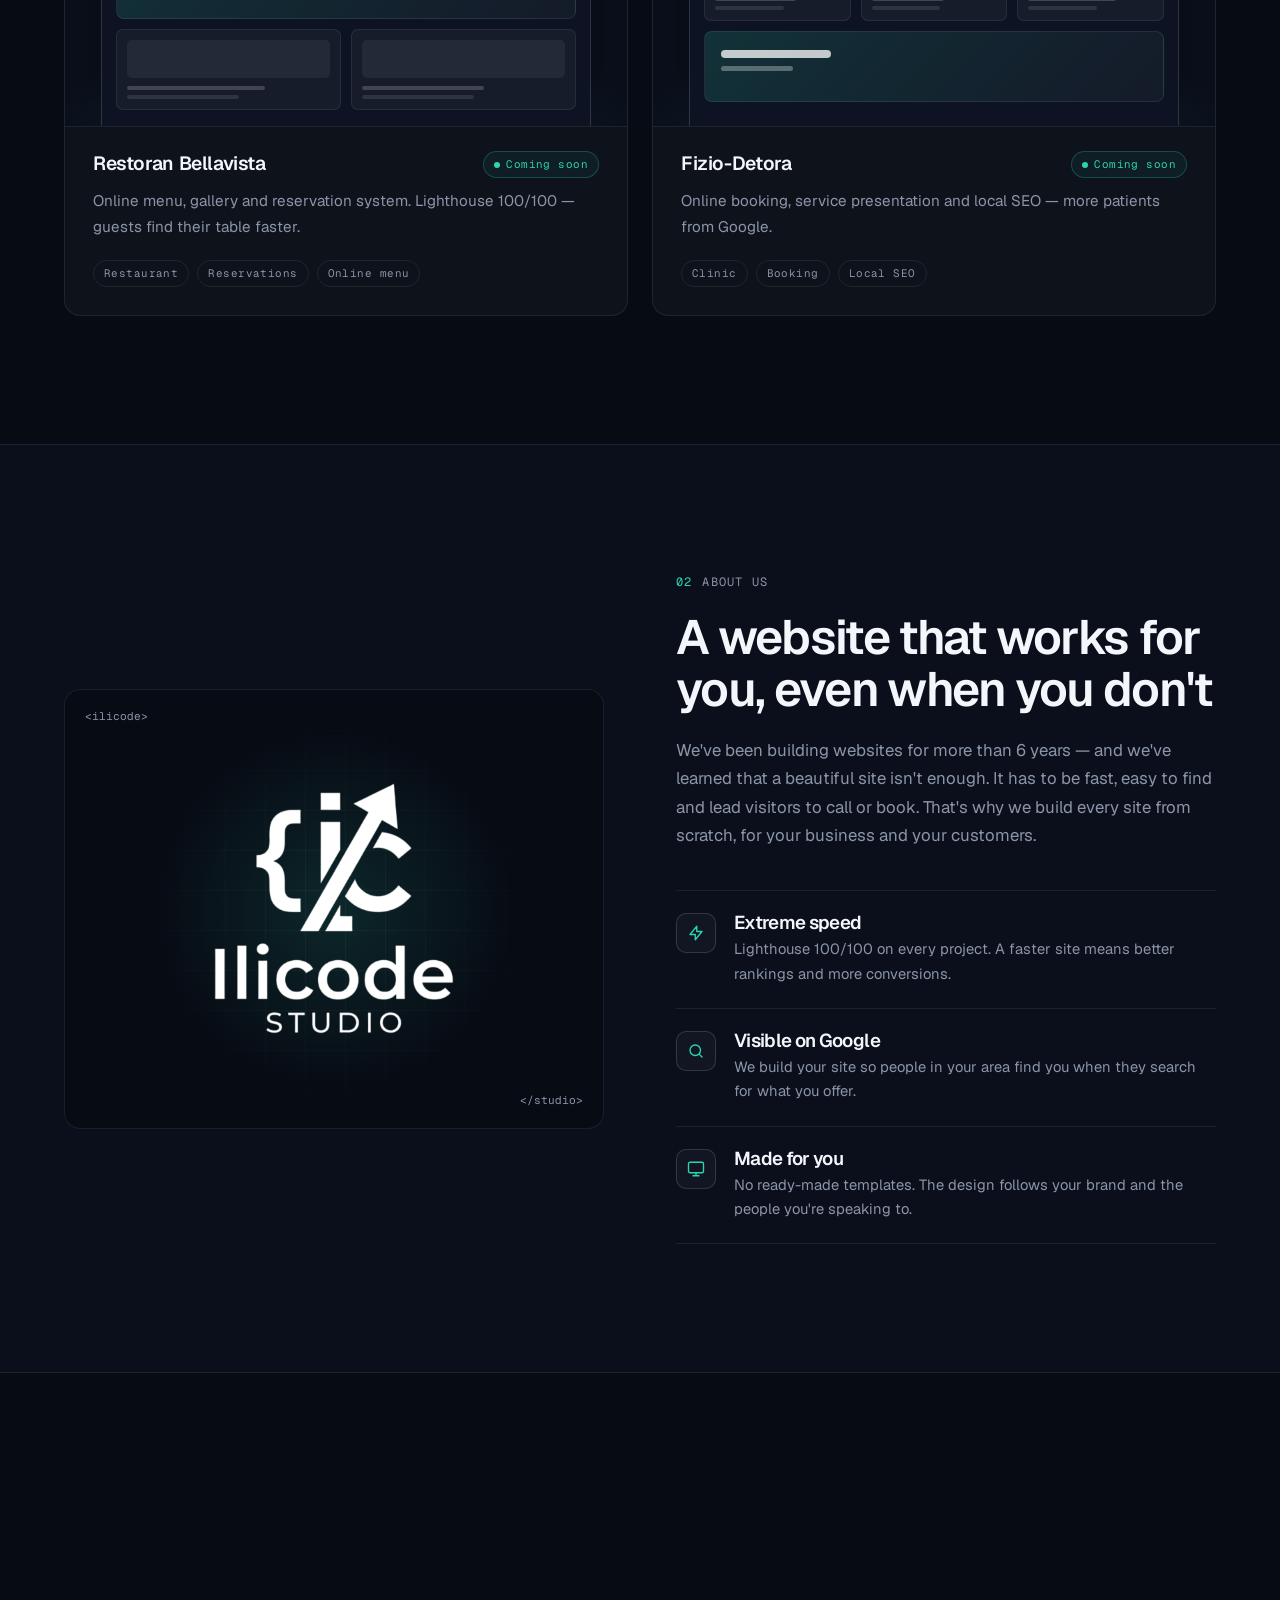
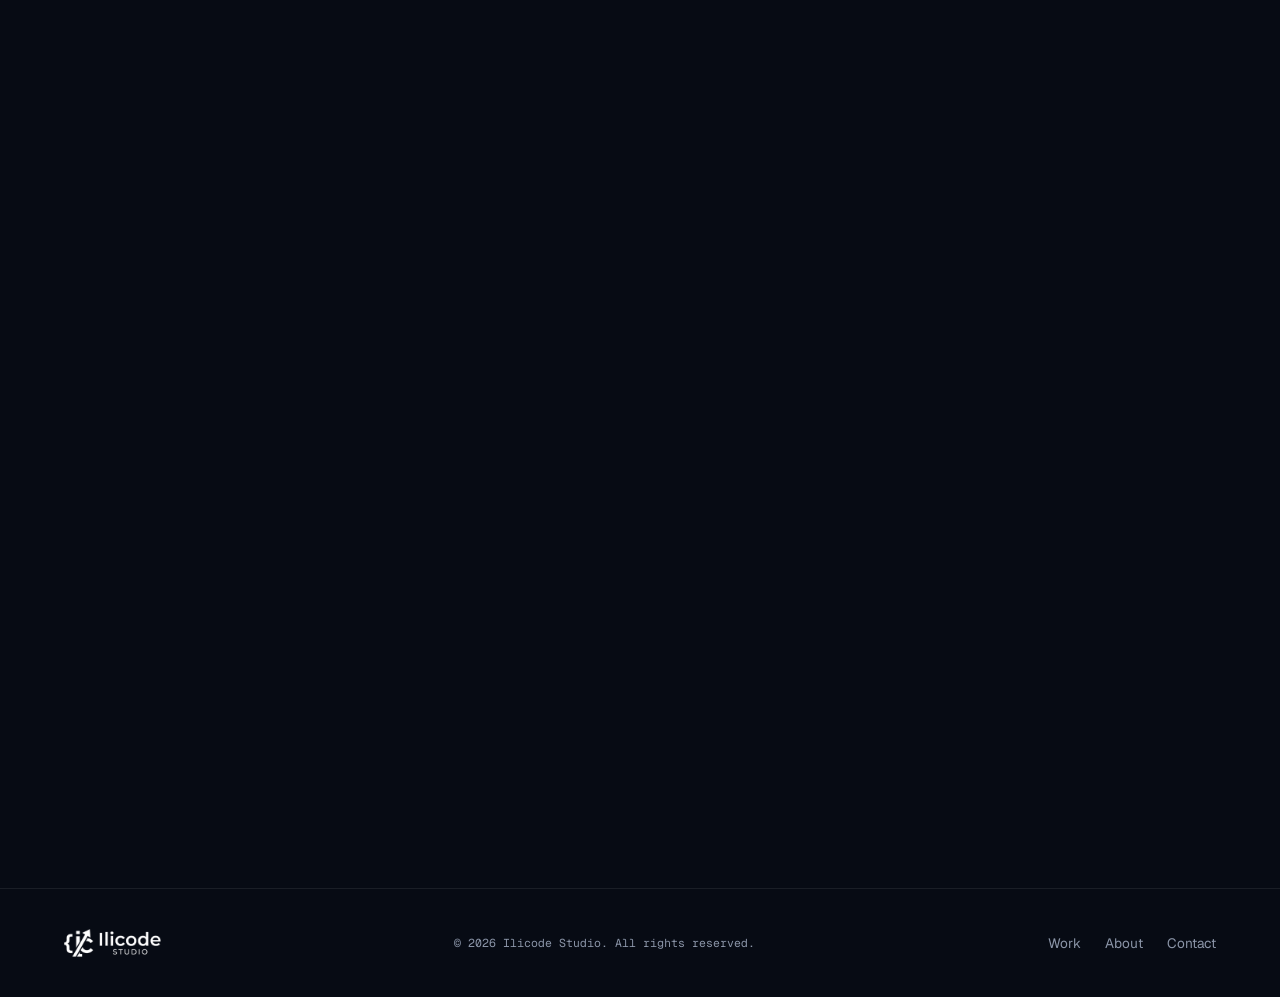
==== commit 37ffa6dd: "text update" ====
--- a/en/index.html
+++ b/en/index.html
@@ -97,7 +97,23 @@
                 "name": "How long does development take?",
                 "acceptedAnswer": {
                   "@type": "Answer",
-                  "text": "We deliver a standard site in 7–14 days. More complex projects may take up to 4 weeks."
+                  "text": "We deliver a standard site in 7–14 days from receiving all content (texts, photos, logo). More complex projects may take up to 4 weeks."
+                }
+              },
+              {
+                "@type": "Question",
+                "name": "Will I be able to update the website myself?",
+                "acceptedAnswer": {
+                  "@type": "Answer",
+                  "text": "You don't have to — we take care of it. With monthly maintenance we update your menu, prices, opening hours, photos and texts whenever you need. Just send us a message and we'll handle the rest."
+                }
+              },
+              {
+                "@type": "Question",
+                "name": "What do you need from me to get started?",
+                "acceptedAnswer": {
+                  "@type": "Answer",
+                  "text": "Your logo, texts and photos of your space, products or team. If you don't have some of these — no problem, we help with writing texts and choosing images."
                 }
               },
               {
@@ -309,8 +325,8 @@
               Projects that speak for themselves
             </h2>
             <p class="section-sub">
-              Every website is optimized for speed, SEO and conversions — not
-              just design.
+              We build every website to bring you business — so people find you
+              on Google more easily and get in touch faster.
             </p>
           </header>
 
@@ -458,13 +474,14 @@
           <div class="reveal">
             <p class="eyebrow"><span>02</span> About us</p>
             <h2 id="onama-title" class="section-title">
-              We build a web presence that delivers results
+              A website that works for you, even when you don't
             </h2>
             <p class="section-sub">
-              With over 6 years of web development experience, we focus on one
-              thing — websites that work. Every project is unique: tailored to
-              your business, audience and goals. No templates, no compromise on
-              quality.
+              We've been building websites for more than 6 years — and we've
+              learned that a beautiful site isn't enough. It has to be fast,
+              easy to find and lead visitors to call or book. That's why we
+              build every site from scratch, for your business and your
+              customers.
             </p>
 
             <div class="features">
@@ -502,10 +519,10 @@
                   </svg>
                 </div>
                 <div>
-                  <h3 class="feature-title">SEO from day one</h3>
+                  <h3 class="feature-title">Visible on Google</h3>
                   <p class="feature-desc">
-                    Semantic HTML, structured data and local SEO — Google finds
-                    you before your competition.
+                    We build your site so people in your area find you when they
+                    search for what you offer.
                   </p>
                 </div>
               </div>
@@ -523,10 +540,10 @@
                   </svg>
                 </div>
                 <div>
-                  <h3 class="feature-title">Design for every business</h3>
+                  <h3 class="feature-title">Made for you</h3>
                   <p class="feature-desc">
-                    Every site is designed from scratch — around your brand,
-                    tone and target audience.
+                    No ready-made templates. The design follows your brand and
+                    the people you're speaking to.
                   </p>
                 </div>
               </div>
@@ -544,39 +561,40 @@
               Three steps to your website
             </h2>
             <p class="section-sub">
-              Clear, transparent, no surprises — from idea to live website.
+              Clear, transparent, no surprises — from the first message to your
+              site going live.
             </p>
           </header>
 
           <ol class="steps">
             <li class="step reveal">
               <div class="step-head">
-                <span class="step-num">01</span><span>Plan</span>
-              </div>
-              <h3 class="step-title">We discuss your goals</h3>
+                <span class="step-num">01</span><span>Inquiry &amp; quote</span>
+              </div>
+              <h3 class="step-title">Get in touch</h3>
               <p class="step-desc">
-                A free consultation — we learn what your business needs, who
-                your clients are and what you want the site to achieve.
+                Send us a short description, we'll ask you a few questions and
+                within 24h you get a quote. No obligation.
               </p>
               <div class="chips">
-                <span class="chip">Goals</span>
-                <span class="chip">Structure</span>
-                <span class="chip">Deadline</span>
+                <span class="chip">Questionnaire</span>
+                <span class="chip">Quote in 24h</span>
+                <span class="chip">No obligation</span>
               </div>
             </li>
             <li class="step reveal">
               <div class="step-head">
-                <span class="step-num">02</span><span>Build</span>
+                <span class="step-num">02</span><span>Design &amp; build</span>
               </div>
               <h3 class="step-title">We build your site</h3>
               <p class="step-desc">
-                Clean code, modern design tailored to your business — fast,
-                secure, optimized for every device.
+                First you get the design for approval, then we build a site that
+                works flawlessly on phones and computers.
               </p>
               <div class="chips">
+                <span class="chip">Design</span>
+                <span class="chip">Phone &amp; desktop</span>
                 <span class="chip">Speed</span>
-                <span class="chip">Mobile-first</span>
-                <span class="chip">SEO</span>
               </div>
             </li>
             <li class="step reveal">
@@ -590,7 +608,7 @@
                 maintenance — every change or update on time.
               </p>
               <div class="chips">
-                <span class="chip">Deploy</span>
+                <span class="chip">Go live</span>
                 <span class="chip">Maintenance</span>
                 <span class="chip">Support</span>
               </div>
@@ -605,7 +623,7 @@
           <header class="section-head reveal">
             <p class="eyebrow"><span>04</span> FAQ</p>
             <h2 id="faq-title" class="section-title">
-              Everything you want to know
+              Questions we're asked most often
             </h2>
           </header>
 
@@ -634,9 +652,9 @@
               </summary>
               <p class="faq-answer">
                 We deliver a standard site in <strong>7–14 days</strong> from
-                design approval. More complex projects may take up to 4 weeks.
-                Speed partly depends on your availability for feedback and
-                materials.
+                the moment we receive all content (texts, photos, logo). More
+                complex projects may take up to 4 weeks. Speed also depends on
+                how quickly you send us your feedback.
               </p>
             </details>
             <details>
@@ -651,6 +669,33 @@
                 updates, performance monitoring and technical support. The
                 maintenance terms come together with your quote, clearly and
                 with no hidden costs.
+              </p>
+            </details>
+            <details>
+              <summary>
+                Will I be able to update the website myself?<i
+                  class="faq-ico"
+                  aria-hidden="true"
+                ></i>
+              </summary>
+              <p class="faq-answer">
+                You don't have to — we take care of it. With monthly maintenance
+                we update your menu, prices, opening hours, photos and texts
+                whenever you need. Just send us a message and we'll handle the
+                rest.
+              </p>
+            </details>
+            <details>
+              <summary>
+                What do you need from me to get started?<i
+                  class="faq-ico"
+                  aria-hidden="true"
+                ></i>
+              </summary>
+              <p class="faq-answer">
+                Your logo, texts and photos of your space, products or team. If
+                you don't have some of these — no problem, we help with writing
+                texts and choosing images.
               </p>
             </details>
             <details>
@@ -674,9 +719,9 @@
                 ></i>
               </summary>
               <p class="faq-answer">
-                Absolutely. The whole process is remote — video consultations,
-                online deliverables, payment by bank transfer or PayPal. We work
-                with clients across the region.
+                Yes. The whole process is online — we talk over video calls,
+                send everything electronically, and you pay by bank transfer or
+                PayPal. We work with clients from the region and abroad.
               </p>
             </details>
           </div>
@@ -759,7 +804,7 @@
           </div>
 
           <div class="form-card reveal">
-            <h3 class="form-title">Send an inquiry</h3>
+            <h3 class="form-title">Request a quote</h3>
             <form
               action="https://formspree.io/f/YOUR_ID"
               method="POST"
@@ -824,7 +869,7 @@
                 ></textarea>
               </div>
               <button type="submit" class="btn btn-primary btn-lg btn-full">
-                Send message <span class="arrow">→</span>
+                Send inquiry <span class="arrow">→</span>
               </button>
               <p class="form-note">We reply within 24h on business days.</p>
             </form>
